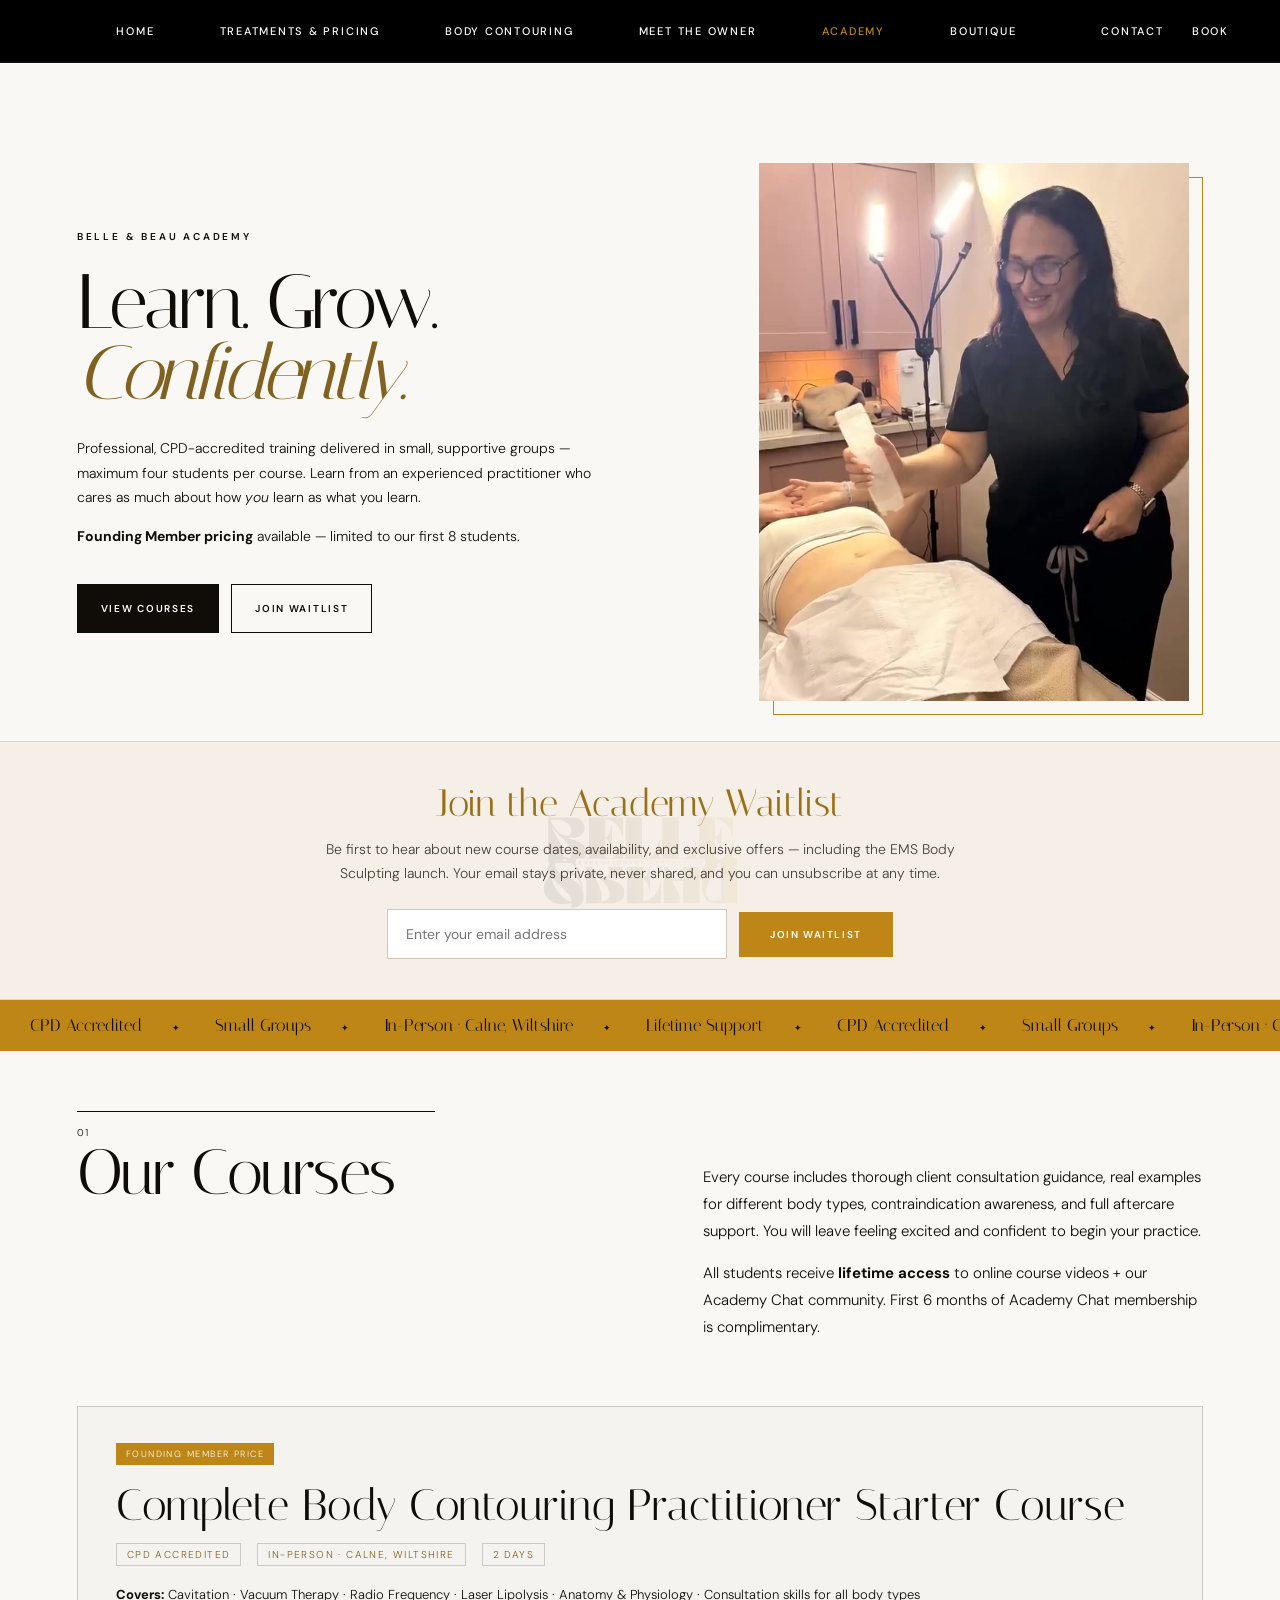
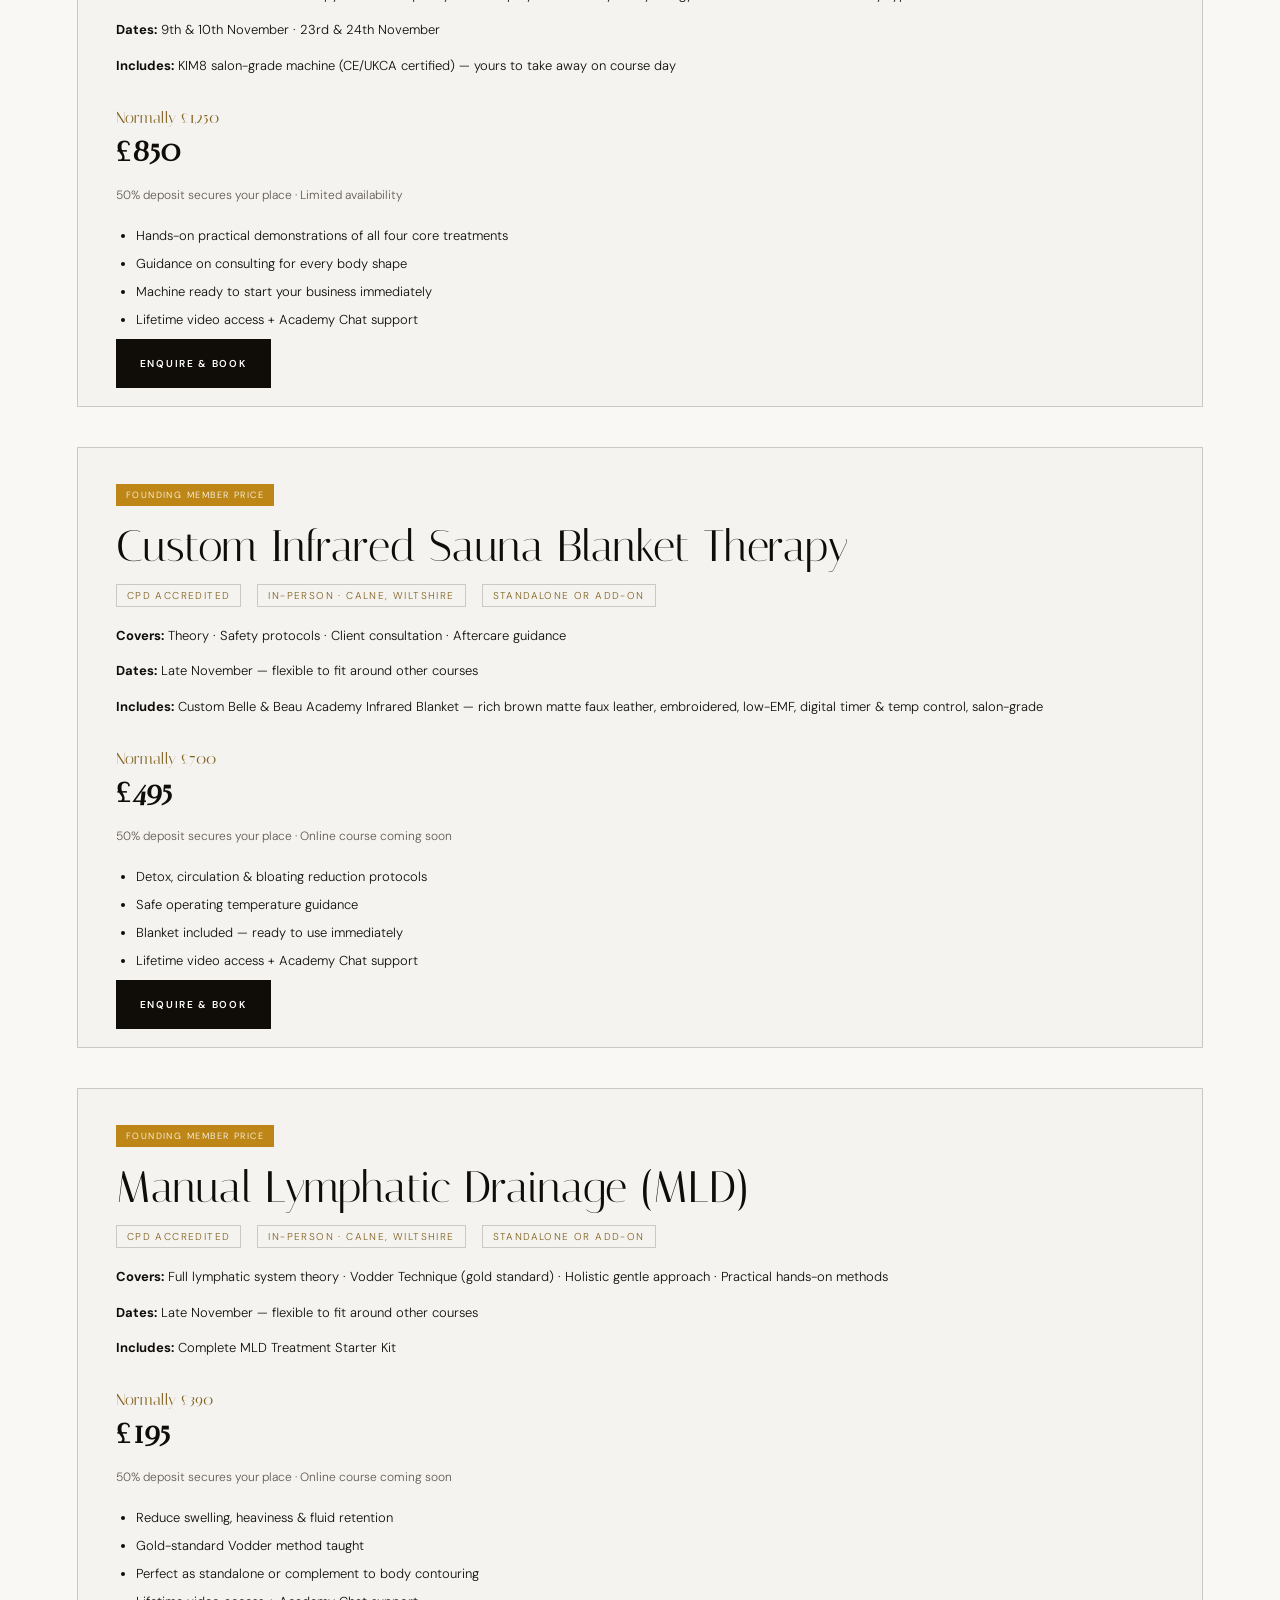
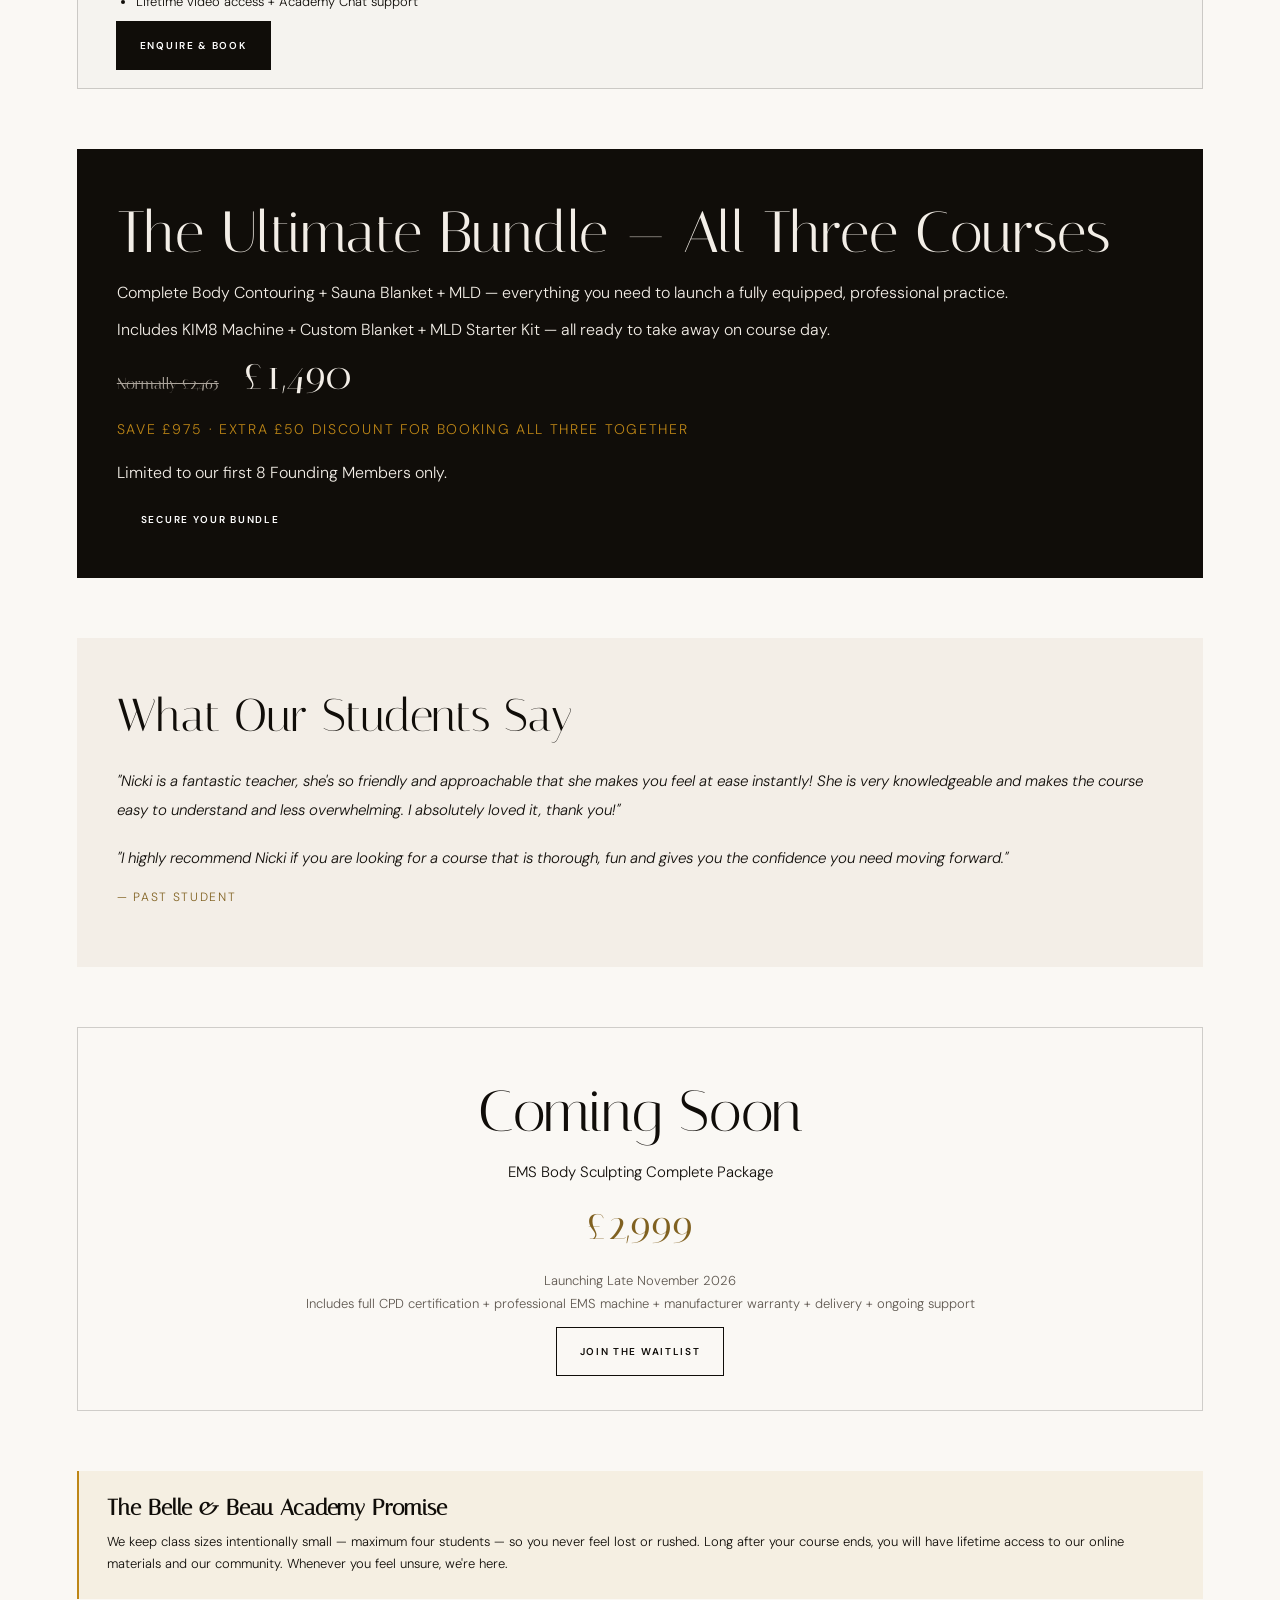
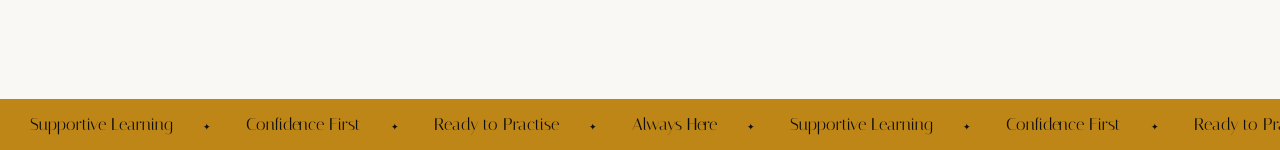
==== academy.html @ 347072c0 "Even gold frame around Academy video on mobile Co-Authored-By: Claude Opus 5.5 <noreply@anthropic.co" ====
<!doctype html>
<html lang="en">
<head>
  <meta charset="utf-8">
  <meta name="viewport" content="width=device-width,initial-scale=1">
  <meta name="description" content="Belle & Beau Academy — CPD-accredited training in body contouring, sauna blanket therapy and manual lymphatic drainage.">
  <title>Belle & Beau Academy | Training & Courses</title>
  <link rel="icon" href="assets/favicon.ico" sizes="any">
  <link rel="icon" type="image/png" sizes="32x32" href="assets/favicon-32x32.png">
  <link rel="icon" type="image/png" sizes="16x16" href="assets/favicon-16x16.png">
  <link rel="apple-touch-icon" sizes="180x180" href="assets/apple-touch-icon.png">
  <meta name="theme-color" content="#c38e18">
  <link rel="preconnect" href="https://fonts.googleapis.com">
  <link rel="preconnect" href="https://fonts.gstatic.com" crossorigin>
  <link href="https://fonts.googleapis.com/css2?family=DM+Sans:wght@300;400;500;600&family=Italiana&display=swap" rel="stylesheet">
  <style>
    :root{--ink:#100d09;--cream:#f3eee7;--paper:#faf8f4;--gold:#bd8616;--bronze:#806120;--line:rgba(16,13,9,.18);--serif:'Italiana',serif;--sans:'DM Sans',sans-serif}
    *{box-sizing:border-box}html{scroll-behavior:smooth}body{margin:0;background:var(--paper);color:var(--ink);font-family:var(--sans);font-weight:300}a{color:inherit}.skip{position:absolute;left:-999px}.skip:focus{left:16px;top:16px;z-index:100;background:#fff;padding:12px}
    .announcement{height:31px;background:var(--ink);color:#fff;display:flex;align-items:center;justify-content:center;font-size:10px;letter-spacing:.18em;text-transform:uppercase}
    .nav{padding:14px 4vw;display:flex;justify-content:space-between;align-items:center;gap:20px;background:#000;border-bottom:1px solid rgba(255,255,255,.08);position:relative;z-index:20}
    .nav-links{display:flex;align-items:center;justify-content:space-between;gap:12px;flex:1;max-width:900px;margin:0 auto}
    .nav-actions{display:flex;align-items:center;gap:28px}
    .nav a{text-decoration:none;font-size:11px;text-transform:uppercase;letter-spacing:.16em;font-weight:500;color:#fff;transition:color .25s ease;white-space:nowrap}
    .nav a:hover{color:var(--gold)}
    .book-link{border-bottom:none;padding:10px 0}
    .hero{min-height:60vh;position:relative;display:flex;align-items:center;overflow:hidden;padding:100px 6vw 40px}
    .hero{gap:5vw}.hero-copy{flex:1 1 0;min-width:0}
    .hero-media{flex:0 0 min(34vw,430px);position:relative;isolation:isolate;margin-right:14px}
    .hero-media video{width:100%;aspect-ratio:4/5;object-fit:cover;display:block;background:var(--ink)}
    .hero-media:after{content:"";position:absolute;inset:14px -14px -14px 14px;border:1px solid var(--gold);z-index:-1}
    @media(max-width:860px){.hero{flex-direction:column;align-items:stretch}.hero-media{width:calc(100% - 24px);max-width:420px;flex:none;margin:24px auto 12px}.hero-media:after{inset:-12px}}
    .eyebrow{font-size:10px;letter-spacing:.28em;text-transform:uppercase;font-weight:600;display:flex;align-items:center;gap:13px}
    .eyebrow:before{content:"";width:34px;height:1px;background:currentColor}.eyebrow.no-line:before{display:none}
    .hero h1{font-family:var(--serif);font-weight:400;font-size:clamp(48px,6vw,92px);line-height:.92;letter-spacing:-.04em;margin:24px 0 28px}
    .hero h1 em{display:block;font-weight:400;color:var(--bronze)}
    .hero p{max-width:520px;line-height:1.75;font-size:14px}
    .actions{display:flex;gap:12px;margin-top:36px}
    .btn{border:1px solid var(--ink);background:var(--ink);color:#fff;text-transform:uppercase;letter-spacing:.17em;font-size:10px;font-weight:600;padding:17px 23px;text-decoration:none;cursor:pointer;transition:.25s}
    .btn:hover{background:var(--gold);border-color:var(--gold)}
    .btn.ghost{background:transparent;color:var(--ink)}.btn.ghost:hover{background:var(--ink);color:#fff}
    .marquee{background:var(--gold);overflow:hidden;padding:15px 0;white-space:nowrap}
    .marquee-track{display:inline-block;animation:marquee 24s linear infinite;font-family:var(--serif);font-size:17px}
    .marquee span{margin:0 30px}.marquee i{font-style:normal}.marquee i:after{content:'✦';font-size:9px}
    @keyframes marquee{to{transform:translateX(-50%)}}
    section{padding:60px 6vw}
    .section-no{font-size:10px;letter-spacing:.16em;text-transform:uppercase;border-top:1px solid;padding-top:14px}
    .intro{display:grid;grid-template-columns:.7fr 1.3fr;gap:8vw;align-items:start;margin-bottom:50px}
    .intro h2{font-family:var(--serif);font-size:clamp(42px,5vw,72px);font-weight:400;line-height:1.05;letter-spacing:-.03em;margin:0}
    .intro-body{max-width:500px;margin:38px 0 0 auto}.intro-body p{font-size:15px;line-height:1.8}
    .course-card{border:1px solid var(--line);margin-bottom:40px;background:rgba(16,13,9,.02);transition:.3s;padding:34px 38px}
    .course-card:hover{border-color:var(--bronze);transform:translateY(-2px)}
    .founding-badge{display:inline-block;background:var(--gold);color:#fff;font-size:9px;letter-spacing:.16em;text-transform:uppercase;padding:5px 10px;margin-bottom:14px}
    .course-card h3{font-family:var(--serif);font-size:clamp(28px,3.5vw,44px);font-weight:400;margin:0 0 12px}
    .course-meta{display:flex;gap:16px;flex-wrap:wrap;margin-bottom:18px}
    .course-meta span{font-size:10px;letter-spacing:.14em;text-transform:uppercase;color:var(--bronze);padding:4px 10px;border:1px solid var(--line)}
    .course-price{font-family:var(--serif);font-size:32px;margin:16px 0}
    .course-price em{font-style:normal;color:var(--bronze);font-size:16px}
    .course-card p{font-size:13px;line-height:1.7;margin-bottom:10px}
    .course-highlights{margin:20px 0;padding-left:20px}
    .course-highlights li{font-size:13px;line-height:1.7;margin-bottom:6px}
    .bundle-block{background:var(--ink);color:var(--cream);padding:50px 40px;margin:60px 0}
    .bundle-block h2{font-family:var(--serif);font-size:clamp(36px,4.5vw,58px);font-weight:400;margin:0 0 14px}
    .bundle-price{font-family:var(--serif);font-size:42px;margin:10px 0 20px}
    .bundle-price span{font-size:16px;color:#aca59c;text-decoration:line-through;margin-right:12px}
    .bundle-save{color:var(--gold);font-size:14px;letter-spacing:.12em;text-transform:uppercase;margin-bottom:24px}
    .testimonial-block{background:var(--cream);padding:50px 40px;margin:60px 0}
    .testimonial-block h2{font-family:var(--serif);font-size:clamp(32px,4vw,46px);font-weight:400;margin:0 0 24px}
    .testimonial-text{font-size:15px;line-height:1.9;font-style:italic;margin-bottom:20px}
    .testimonial-name{font-size:12px;letter-spacing:.14em;text-transform:uppercase;color:var(--bronze)}
    .coming-soon-block{border:1px solid var(--line);padding:50px 40px;text-align:center;margin:60px 0}
    .coming-soon-block h2{font-family:var(--serif);font-size:clamp(36px,4.5vw,58px);font-weight:400;margin:0 0 14px}
    .coming-soon-price{font-family:var(--serif);font-size:42px;margin:10px 0 20px;color:var(--bronze)}
    .waitlist-note{font-size:13px;line-height:1.7;color:#5f5850;margin-bottom:24px}
    .academy-note{background:rgba(189,134,22,.08);border-left:2px solid var(--gold);padding:24px 28px;margin:40px 0}
    .academy-note h3{font-family:var(--serif);font-size:22px;margin:0 0 10px}
    .academy-note p{font-size:13px;line-height:1.7;margin:0}
    .reveal{opacity:0;transform:translateY(25px);transition:.7s ease}.reveal.on{opacity:1;transform:none}
    .email-list{background:#f5efe8;color:#4a3f35;padding:40px 24px;text-align:center;border-top:1px solid #e2d5c8;border-bottom:1px solid #e2d5c8;position:relative;overflow:hidden;margin:0}
    .email-watermark{position:absolute;inset:0;background-image:url('belle-beau-logo-new-transparent.png');background-repeat:no-repeat;background-position:center;background-size:contain;opacity:.07;pointer-events:none;z-index:0}
    .email-list h2,.email-list p,.email-list-form,.email-list-status{position:relative;z-index:1}
    .email-list h2{margin:0 0 14px;font-family:var(--serif);font-size:clamp(30px,3vw,46px);font-weight:400;line-height:1.1;color:#9a6f16}
    .email-list>p{max-width:650px;margin:0 auto 24px;font-size:14px;line-height:1.7}
    .email-list-form{display:flex;gap:12px;justify-content:center;align-items:center;width:100%;margin:0 auto;padding:0;flex-wrap:wrap}
    .email-list-input{flex:1 1 260px;max-width:340px;padding:15px 18px;border:1px solid #d4c5b5;background:#fff;font:14px var(--sans);outline:none}
    .email-list-btn{padding:15px 30px;border:1px solid var(--gold);background:var(--gold);color:#fff;font:600 10px var(--sans);letter-spacing:.16em;text-transform:uppercase;cursor:pointer;transition:.25s;white-space:nowrap}
    .email-list-btn:hover,.email-list-btn:focus-visible{background:var(--ink);border-color:var(--ink)}
    .email-list-status{display:none}.email-list-status.show{display:block;margin-top:20px}
    @media(max-width:640px){section{padding:50px 22px}.course-card{padding:28px 22px}.bundle-block,.testimonial-block,.coming-soon-block{padding:34px 22px}.email-list-form{flex-direction:column}.email-list-input,.email-list-btn{width:100%}}
  </style>
</head>
<body>
  <a class="skip" href="#main">Skip to content</a>
  <header class="nav">
    <nav class="nav-links" aria-label="Primary">
      <a href="index.html">Home</a>
      <a href="index.html#pricing">Treatments & Pricing</a>
      <a href="index.html#body-contouring">Body Contouring</a>
      <a href="index.html#owner">Meet the Owner</a>
      <a href="academy.html" style="color:var(--gold)">Academy</a>
      <a href="boutiquecomingsoon.html">Boutique</a>
    </nav>
    <div class="nav-actions">
      <a href="index.html#contact">Contact</a>
      <a href="https://www.fresha.com/en-GB/a/belle-beau-formerlybodybydesign-calne-8-phelps-parade-awjddr4y" target="_blank" rel="noopener noreferrer" class="book-link">Book</a>
    </div>
  </header>
  <main id="main">
    <section class="hero">
      <div class="hero-copy reveal">
        <div class="eyebrow no-line">Belle & Beau Academy</div>
        <h1>Learn. Grow.<em>Confidently.</em></h1>
        <p>Professional, CPD-accredited training delivered in small, supportive groups — maximum four students per course. Learn from an experienced practitioner who cares as much about how <em>you</em> learn as what you learn.</p>
        <p style="margin-top:12px;"><strong>Founding Member pricing</strong> available — limited to our first 8 students.</p>
        <div class="actions">
          <a class="btn" href="#courses">View Courses</a>
          <a class="btn ghost" href="#waitlist">Join Waitlist</a>
        </div>
      </div>
      <div class="hero-media reveal">
        <video autoplay muted loop playsinline preload="metadata" poster="images/academy/academy-loop-poster.jpg" aria-label="Nicki delivering body contouring treatments in the Belle &amp; Beau treatment room">
          <source src="images/academy/academy-loop.mp4" type="video/mp4">
        </video>
      </div>
    </section>

    <!-- EMAIL SUBSCRIBE — NOW AT THE TOP -->
    <section class="email-list" id="waitlist">
      <div class="email-watermark"></div>
      <h2 id="waitlist-title">Join the Academy Waitlist</h2>
      <p>Be first to hear about new course dates, availability, and exclusive offers — including the EMS Body Sculpting launch. Your email stays private, never shared, and you can unsubscribe at any time.</p>
      <form class="email-list-form" id="academyWaitlistForm" method="POST" name="academy-waitlist">
        <input type="hidden" name="form-name" value="academy-waitlist">
        <p style="position:absolute;left:-9999px;"><label>Leave empty <input name="website" tabindex="-1"></label></p>
        <label class="skip" for="academyEmail">Your email</label>
        <input type="email" class="email-list-input" id="academyEmail" name="email" placeholder="Enter your email address" required>
        <button type="submit" class="email-list-btn">Join Waitlist</button>
      </form>
      <div class="email-list-status" id="waitlistStatus" role="status">
        <h3>You're on the list ✨</h3>
        <p>Thank you — we'll be in touch first when new dates are released.</p>
      </div>
    </section>

    <div class="marquee">
      <div class="marquee-track">
        <span>CPD Accredited</span><i></i>
        <span>Small Groups</span><i></i>
        <span>In-Person · Calne, Wiltshire</span><i></i>
        <span>Lifetime Support</span><i></i>
        <span>CPD Accredited</span><i></i>
        <span>Small Groups</span><i></i>
        <span>In-Person · Calne, Wiltshire</span><i></i>
        <span>Lifetime Support</span><i></i>
      </div>
    </div>

    <section id="courses">
      <div class="intro">
        <div>
          <div class="section-no">01</div>
          <h2>Our Courses</h2>
        </div>
        <div class="intro-body">
          <p>Every course includes thorough client consultation guidance, real examples for different body types, contraindication awareness, and full aftercare support. You will leave feeling excited and confident to begin your practice.</p>
          <p style="margin-top:12px;">All students receive <strong>lifetime access</strong> to online course videos + our Academy Chat community. First 6 months of Academy Chat membership is complimentary.</p>
        </div>
      </div>
      <article class="course-card reveal">
        <span class="founding-badge">Founding Member Price</span>
        <h3>Complete Body Contouring Practitioner Starter Course</h3>
        <div class="course-meta">
          <span>CPD Accredited</span>
          <span>In-Person · Calne, Wiltshire</span>
          <span>2 Days</span>
        </div>
        <p><strong>Covers:</strong> Cavitation · Vacuum Therapy · Radio Frequency · Laser Lipolysis · Anatomy & Physiology · Consultation skills for all body types</p>
        <p><strong>Dates:</strong> 9th & 10th November · 23rd & 24th November</p>
        <p><strong>Includes:</strong> KIM8 salon-grade machine (CE/UKCA certified) — yours to take away on course day</p>
        <div class="course-price"><em>Normally £1,250</em><br><strong>£850</strong></div>
        <p style="font-size:12px; color:#5f5850;">50% deposit secures your place · Limited availability</p>
        <ul class="course-highlights">
          <li>Hands-on practical demonstrations of all four core treatments</li>
          <li>Guidance on consulting for every body shape</li>
          <li>Machine ready to start your business immediately</li>
          <li>Lifetime video access + Academy Chat support</li>
        </ul>
        <a class="btn" href="https://www.fresha.com/en-GB/a/belle-beau-formerlybodybydesign-calne-8-phelps-parade-awjddr4y" target="_blank" rel="noopener noreferrer">Enquire & Book</a>
      </article>
      <article class="course-card reveal">
        <span class="founding-badge">Founding Member Price</span>
        <h3>Custom Infrared Sauna Blanket Therapy</h3>
        <div class="course-meta">
          <span>CPD Accredited</span>
          <span>In-Person · Calne, Wiltshire</span>
          <span>Standalone or add-on</span>
        </div>
        <p><strong>Covers:</strong> Theory · Safety protocols · Client consultation · Aftercare guidance</p>
        <p><strong>Dates:</strong> Late November — flexible to fit around other courses</p>
        <p><strong>Includes:</strong> Custom Belle & Beau Academy Infrared Blanket — rich brown matte faux leather, embroidered, low-EMF, digital timer & temp control, salon-grade</p>
        <div class="course-price"><em>Normally £700</em><br><strong>£495</strong></div>
        <p style="font-size:12px; color:#5f5850;">50% deposit secures your place · Online course coming soon</p>
        <ul class="course-highlights">
          <li>Detox, circulation & bloating reduction protocols</li>
          <li>Safe operating temperature guidance</li>
          <li>Blanket included — ready to use immediately</li>
          <li>Lifetime video access + Academy Chat support</li>
        </ul>
        <a class="btn" href="https://www.fresha.com/en-GB/a/belle-beau-formerlybodybydesign-calne-8-phelps-parade-awjddr4y" target="_blank" rel="noopener noreferrer">Enquire & Book</a>
      </article>
      <article class="course-card reveal">
        <span class="founding-badge">Founding Member Price</span>
        <h3>Manual Lymphatic Drainage (MLD)</h3>
        <div class="course-meta">
          <span>CPD Accredited</span>
          <span>In-Person · Calne, Wiltshire</span>
          <span>Standalone or add-on</span>
        </div>
        <p><strong>Covers:</strong> Full lymphatic system theory · Vodder Technique (gold standard) · Holistic gentle approach · Practical hands-on methods</p>
        <p><strong>Dates:</strong> Late November — flexible to fit around other courses</p>
        <p><strong>Includes:</strong> Complete MLD Treatment Starter Kit</p>
        <div class="course-price"><em>Normally £390</em><br><strong>£195</strong></div>
        <p style="font-size:12px; color:#5f5850;">50% deposit secures your place · Online course coming soon</p>
        <ul class="course-highlights">
          <li>Reduce swelling, heaviness & fluid retention</li>
          <li>Gold-standard Vodder method taught</li>
          <li>Perfect as standalone or complement to body contouring</li>
          <li>Lifetime video access + Academy Chat support</li>
        </ul>
        <a class="btn" href="https://www.fresha.com/en-GB/a/belle-beau-formerlybodybydesign-calne-8-phelps-parade-awjddr4y" target="_blank" rel="noopener noreferrer">Enquire & Book</a>
      </article>
      <div class="bundle-block reveal">
        <h2>The Ultimate Bundle — All Three Courses</h2>
        <p>Complete Body Contouring + Sauna Blanket + MLD — everything you need to launch a fully equipped, professional practice.</p>
        <p style="margin:10px 0;">Includes KIM8 Machine + Custom Blanket + MLD Starter Kit — all ready to take away on course day.</p>
        <div class="bundle-price"><span>Normally £2,465</span> £1,490</div>
        <div class="bundle-save">Save £975 · Extra £50 discount for booking all three together</div>
        <p style="margin-bottom:24px;">Limited to our first 8 Founding Members only.</p>
        <a class="btn" href="https://www.fresha.com/en-GB/a/belle-beau-formerlybodybydesign-calne-8-phelps-parade-awjddr4y" target="_blank" rel="noopener noreferrer">Secure Your Bundle</a>
      </div>
      <div class="testimonial-block reveal">
        <h2>What Our Students Say</h2>
        <div class="testimonial-text">"Nicki is a fantastic teacher, she's so friendly and approachable that she makes you feel at ease instantly! She is very knowledgeable and makes the course easy to understand and less overwhelming. I absolutely loved it, thank you!"</div>
        <div class="testimonial-text" style="margin-bottom:0;">"I highly recommend Nicki if you are looking for a course that is thorough, fun and gives you the confidence you need moving forward."</div>
        <p class="testimonial-name" style="margin-top:16px;">— Past Student</p>
      </div>
      <div class="coming-soon-block reveal">
        <h2>Coming Soon</h2>
        <p style="font-size:15px; line-height:1.7;">EMS Body Sculpting Complete Package</p>
        <div class="coming-soon-price">£2,999</div>
        <p class="waitlist-note">Launching Late November 2026<br>Includes full CPD certification + professional EMS machine + manufacturer warranty + delivery + ongoing support</p>
        <a class="btn ghost" href="#waitlist">Join the Waitlist</a>
      </div>
      <div class="academy-note reveal">
        <h3>The Belle & Beau Academy Promise</h3>
        <p>We keep class sizes intentionally small — maximum four students — so you never feel lost or rushed. Long after your course ends, you will have lifetime access to our online materials and our community. Whenever you feel unsure, we're here.</p>
      </div>
    </section>

    <div class="marquee">
      <div class="marquee-track">
        <span>Supportive Learning</span><i></i>
        <span>Confidence First</span><i></i>
        <span>Ready to Practise</span><i></i>
        <span>Always Here</span><i></i>
        <span>Supportive Learning</span><i></i>
        <span>Confidence First</span><i></i>
        <span>Ready to Practise</span><i></i>
        <span>Always Here</span><i></i>
      </div>
    </div>

  </main>
  <script>
    const observer = new IntersectionObserver(entries => {
      entries.forEach(entry => {
        if (entry.isIntersecting) { entry.target.classList.add('on'); observer.unobserve(entry.target); }
      });
    }, { threshold: .12 });
    document.querySelectorAll('.reveal').forEach(el => observer.observe(el));
    const form = document.getElementById('academyWaitlistForm');
    const status = document.getElementById('waitlistStatus');
    if(form){
      form.addEventListener('submit', e => {
        e.preventDefault();
        const data = Object.fromEntries(new FormData(form));
        data._subject = 'Academy Waitlist Signup';
        fetch('https://formsubmit.co/ajax/hello@belleandbeauaesthetic.com', {
          method: 'POST',
          headers: { 'Content-Type': 'application/json', 'Accept': 'application/json' },
          body: JSON.stringify(data)
        }).finally(() => {
          form.style.display = 'none';
          status.classList.add('show');
        });
      });
    }
  </script>
</body>
</html>
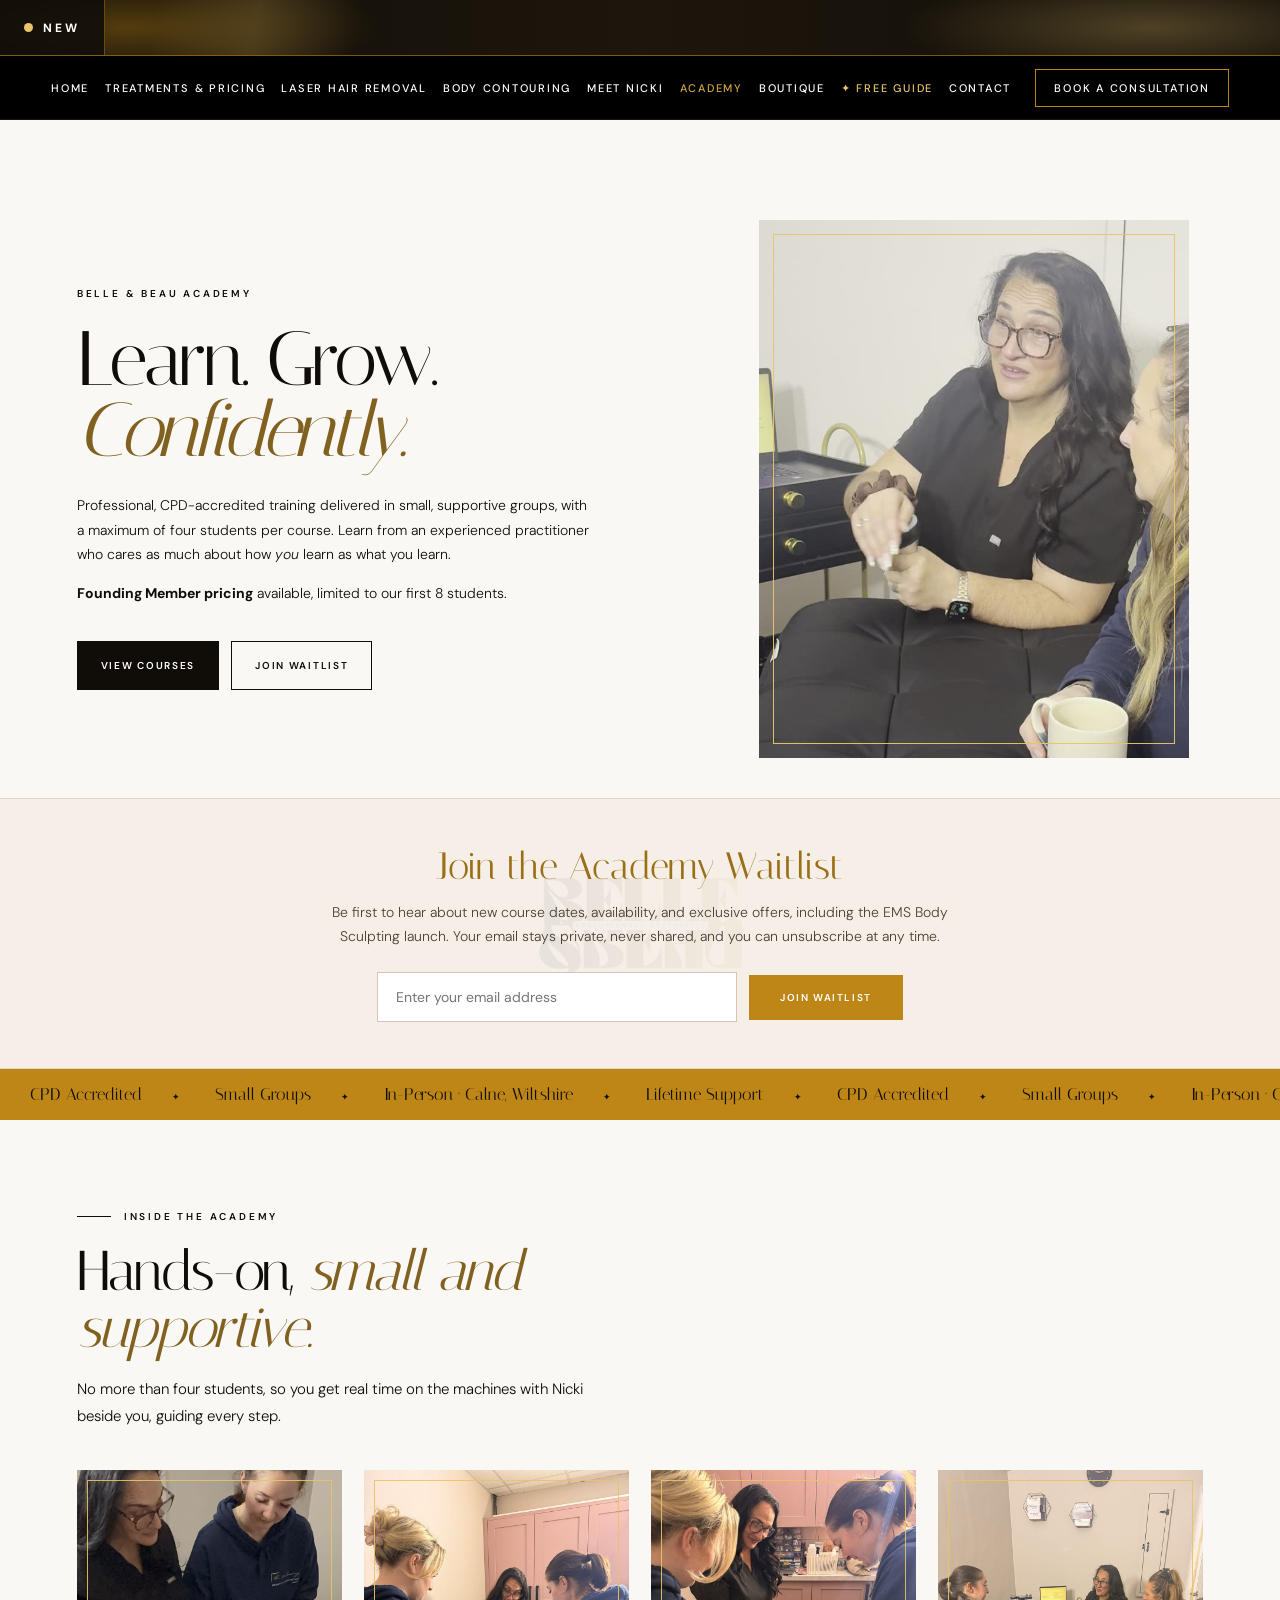
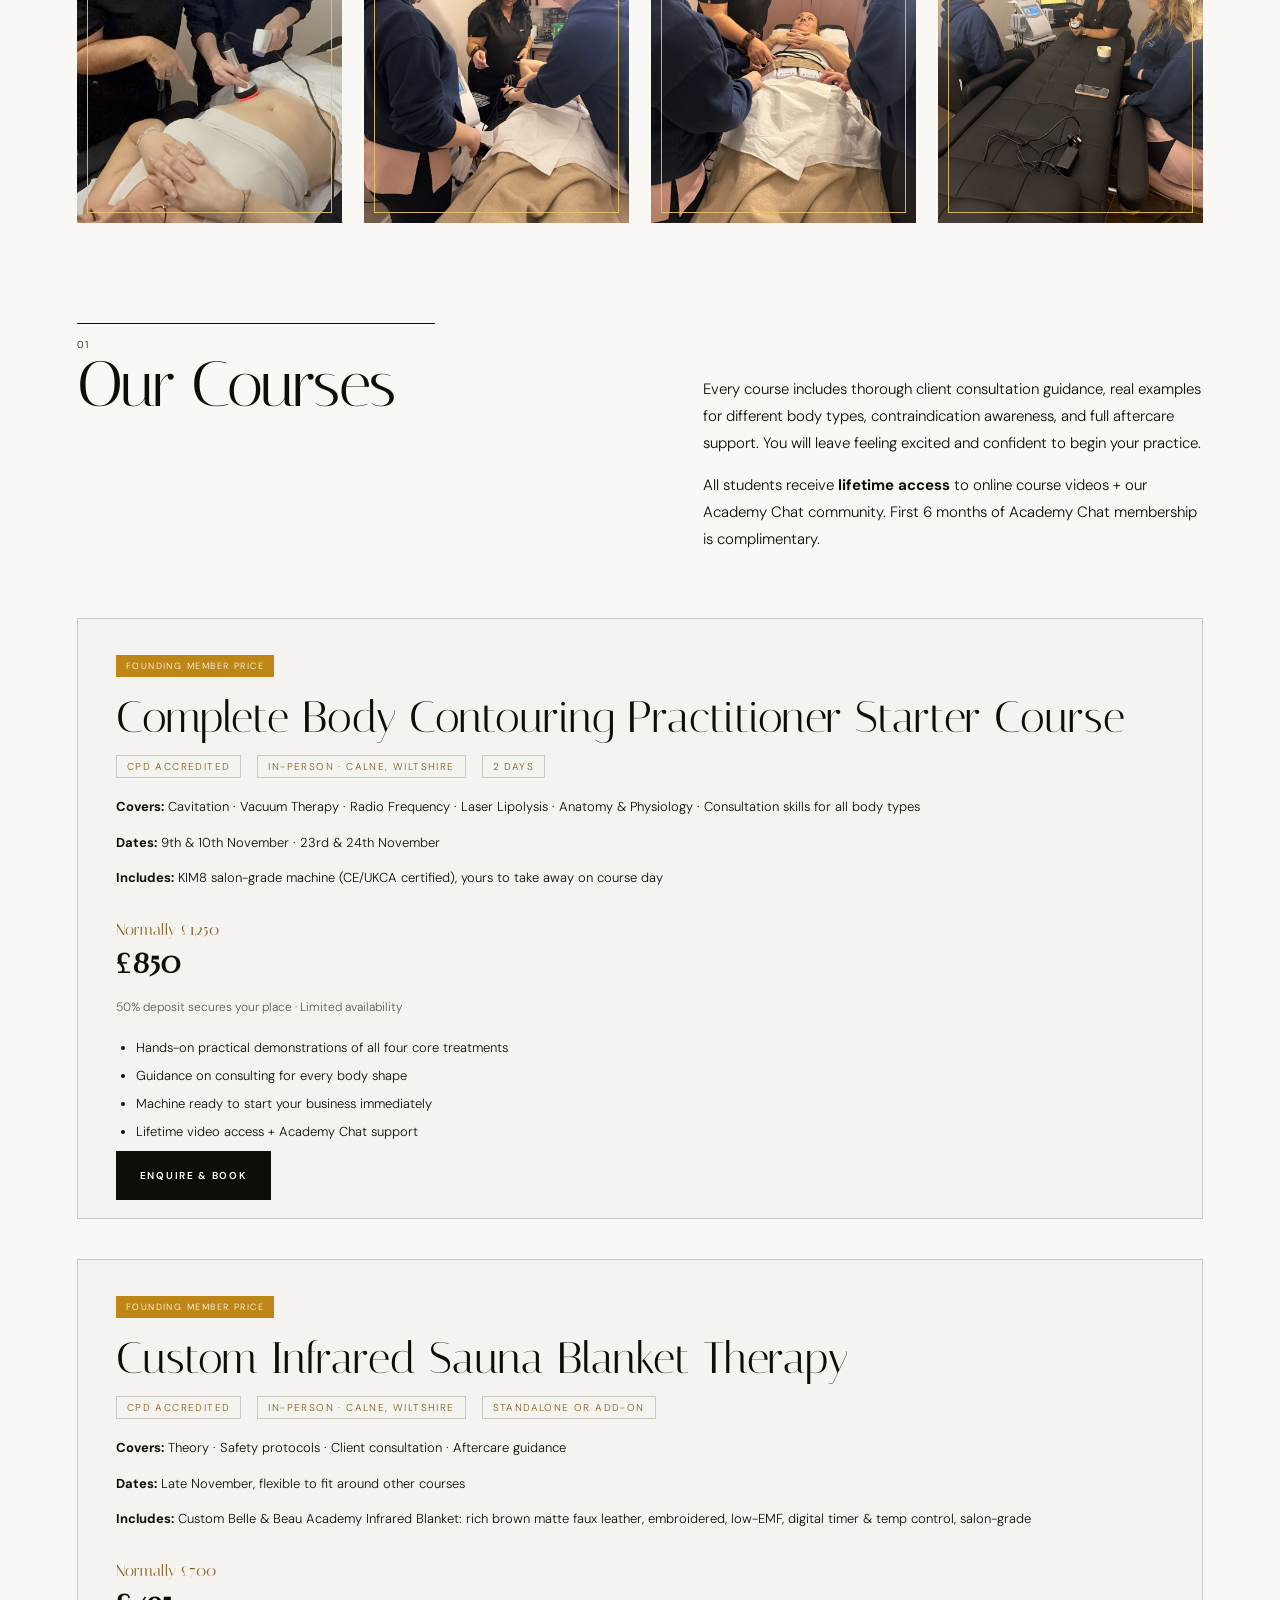
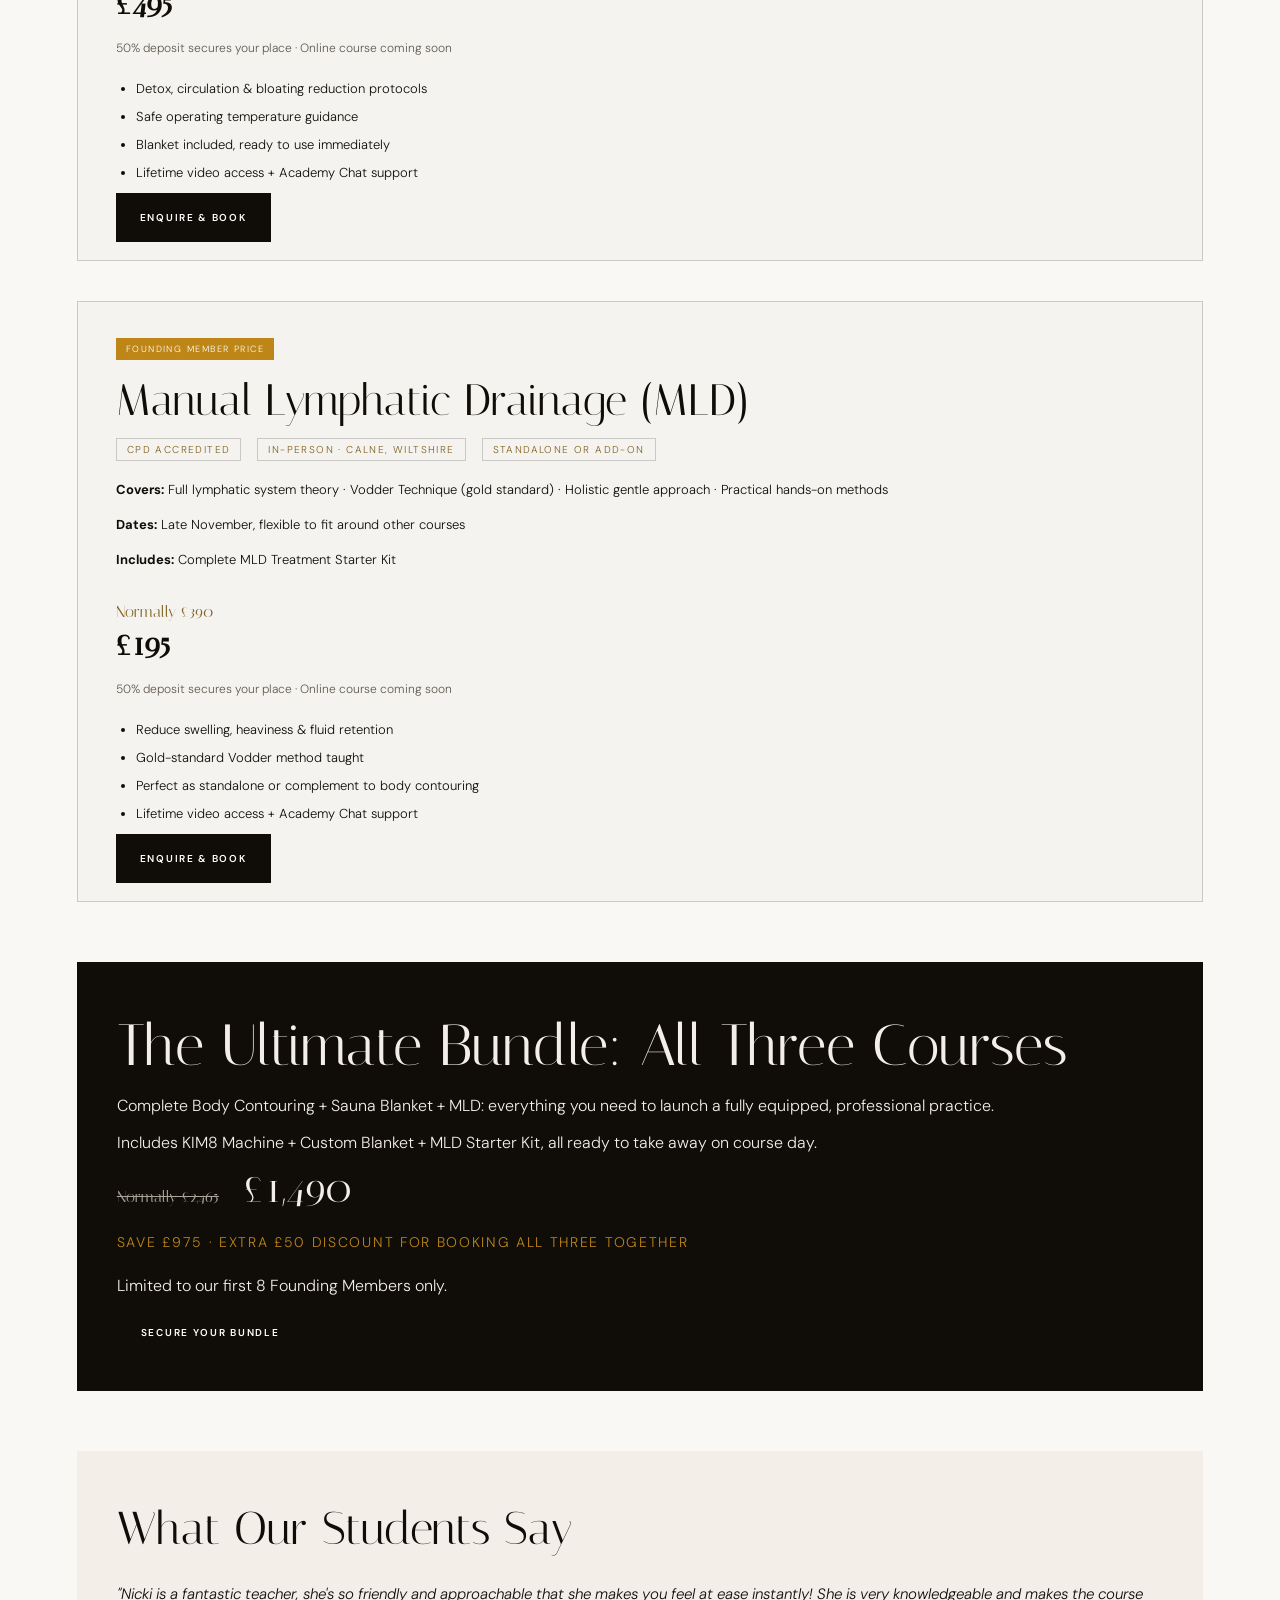
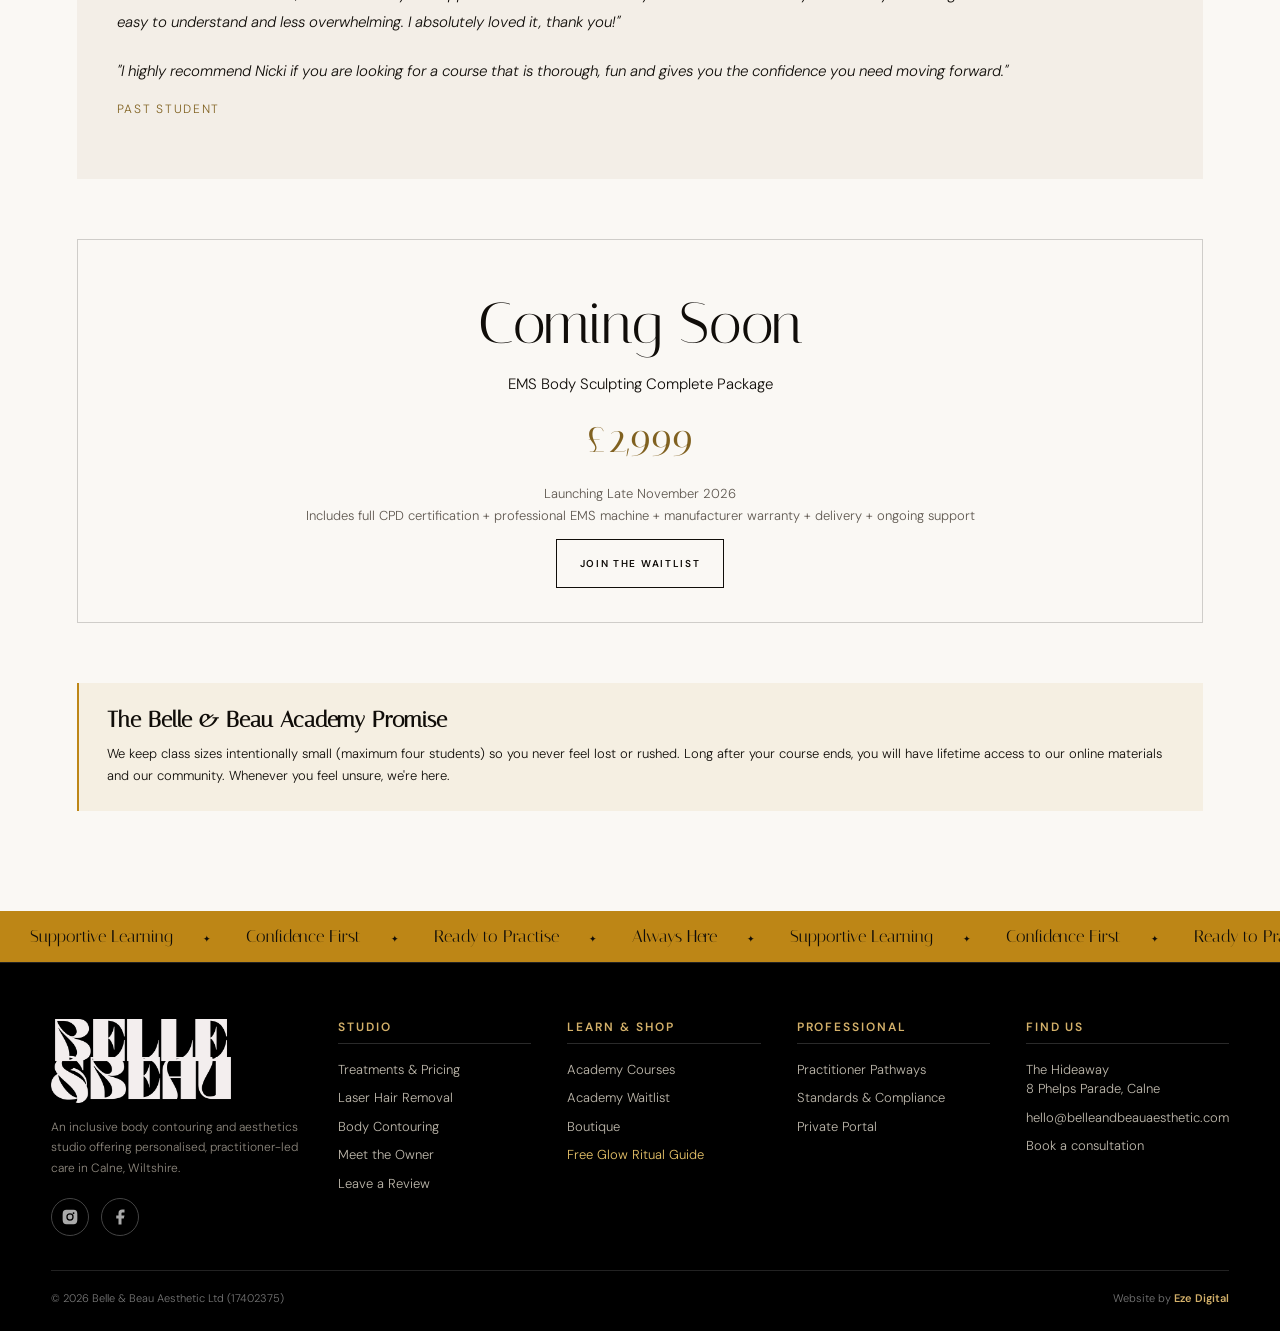
==== commit 46204637: "Site-wide tidy: shared menu, ticker and footer on every page; laser hair removal; Academy photos; fa" ====
--- a/academy.html
+++ b/academy.html
@@ -3,8 +3,15 @@
 <head>
   <meta charset="utf-8">
   <meta name="viewport" content="width=device-width,initial-scale=1">
-  <meta name="description" content="Belle & Beau Academy — CPD-accredited training in body contouring, sauna blanket therapy and manual lymphatic drainage.">
-  <title>Belle & Beau Academy | Training & Courses</title>
+  <meta name="description" content="Belle & Beau Academy: CPD-accredited training in body contouring, sauna blanket therapy and manual lymphatic drainage.">
+  <link rel="canonical" href="https://belleandbeauaesthetic.com/academy.html">
+  <meta property="og:type" content="website">
+  <meta property="og:site_name" content="Belle &amp; Beau Aesthetic">
+  <meta property="og:title" content="Body Contouring Training Courses in Wiltshire | Belle &amp; Beau Academy">
+  <meta property="og:description" content="Belle & Beau Academy: CPD-accredited training in body contouring, sauna blanket therapy and manual lymphatic drainage.">
+  <meta property="og:url" content="https://belleandbeauaesthetic.com/academy.html">
+  <meta property="og:image" content="https://belleandbeauaesthetic.com/images/academy/academy-couch-group.jpg">
+  <title>Body Contouring Training Courses in Wiltshire | Belle &amp; Beau Academy</title>
   <link rel="icon" href="assets/favicon.ico" sizes="any">
   <link rel="icon" type="image/png" sizes="32x32" href="assets/favicon-32x32.png">
   <link rel="icon" type="image/png" sizes="16x16" href="assets/favicon-16x16.png">
@@ -27,8 +34,8 @@
     .hero{gap:5vw}.hero-copy{flex:1 1 0;min-width:0}
     .hero-media{flex:0 0 min(34vw,430px);position:relative;isolation:isolate;margin-right:14px}
     .hero-media video{width:100%;aspect-ratio:4/5;object-fit:cover;display:block;background:var(--ink)}
-    .hero-media:after{content:"";position:absolute;inset:14px -14px -14px 14px;border:1px solid var(--gold);z-index:-1}
-    @media(max-width:860px){.hero{flex-direction:column;align-items:stretch}.hero-media{width:calc(100% - 24px);max-width:420px;flex:none;margin:24px auto 12px}.hero-media:after{inset:-12px}}
+    .hero-media:after{content:"";position:absolute;inset:14px;border:1px solid rgba(233,196,106,.95);z-index:2;pointer-events:none}
+    @media(max-width:860px){.hero{flex-direction:column;align-items:stretch}.hero-media{width:calc(100% - 24px);max-width:420px;flex:none;margin:24px auto 12px}.hero-media:after{inset:12px}}
     .eyebrow{font-size:10px;letter-spacing:.28em;text-transform:uppercase;font-weight:600;display:flex;align-items:center;gap:13px}
     .eyebrow:before{content:"";width:34px;height:1px;background:currentColor}.eyebrow.no-line:before{display:none}
     .hero h1{font-family:var(--serif);font-weight:400;font-size:clamp(48px,6vw,92px);line-height:.92;letter-spacing:-.04em;margin:24px 0 28px}
@@ -86,48 +93,50 @@
     .email-list-btn:hover,.email-list-btn:focus-visible{background:var(--ink);border-color:var(--ink)}
     .email-list-status{display:none}.email-list-status.show{display:block;margin-top:20px}
     @media(max-width:640px){section{padding:50px 22px}.course-card{padding:28px 22px}.bundle-block,.testimonial-block,.coming-soon-block{padding:34px 22px}.email-list-form{flex-direction:column}.email-list-input,.email-list-btn{width:100%}}
-  </style>
+  .inside{padding:90px 6vw 40px}
+.inside-head{max-width:640px;margin-bottom:40px}
+.inside-head h2{font-family:var(--serif);font-weight:400;font-size:clamp(40px,4.4vw,66px);line-height:1;letter-spacing:-.03em;margin:20px 0}
+.inside-head h2 em{color:var(--bronze)}
+.inside-head p{font-size:15px;line-height:1.8;max-width:520px}
+.inside-grid{display:grid;grid-template-columns:repeat(4,1fr);gap:22px}
+.inside-grid figure{margin:0;position:relative}
+.inside-grid img{width:100%;height:auto;aspect-ratio:3/4;object-fit:cover;display:block}
+.inside-grid figure:after{content:"";position:absolute;inset:10px;border:1px solid rgba(233,196,106,.9);pointer-events:none}
+@media(max-width:900px){.inside-grid{grid-template-columns:1fr 1fr}}
+@media(max-width:640px){.inside{padding:60px 22px 20px}.inside-grid{gap:12px}}
+</style>
+  <link rel="stylesheet" href="site.css?v=1">
 </head>
 <body>
   <a class="skip" href="#main">Skip to content</a>
-  <header class="nav">
-    <nav class="nav-links" aria-label="Primary">
-      <a href="index.html">Home</a>
-      <a href="index.html#pricing">Treatments & Pricing</a>
-      <a href="index.html#body-contouring">Body Contouring</a>
-      <a href="index.html#owner">Meet the Owner</a>
-      <a href="academy.html" style="color:var(--gold)">Academy</a>
-      <a href="boutiquecomingsoon.html">Boutique</a>
-    </nav>
-    <div class="nav-actions">
-      <a href="index.html#contact">Contact</a>
-      <a href="https://www.fresha.com/en-GB/a/belle-beau-formerlybodybydesign-calne-8-phelps-parade-awjddr4y" target="_blank" rel="noopener noreferrer" class="book-link">Book</a>
-    </div>
-  </header>
+<div class="bbt" role="region" aria-label="Latest from Belle &amp; Beau"><div class="bbt-label"><span class="bbt-dot" aria-hidden="true"></span><span class="txt">New</span></div><div class="bbt-stage"><a href="index.html#laser"><b>Now introducing</b><span class="msg">Laser hair removal at The Hideaway, Calne</span><span class="sm">Laser hair removal</span><span class="go">See prices →</span></a><a href="glow.html"><b>Free download</b><span class="msg">The Glow Ritual: small daily habits to feel more like you</span><span class="sm">The Glow Ritual</span><span class="go">Get yours →</span></a><a href="https://www.fresha.com/en-GB/a/the-hideaway-beauty-calne-uk-8-phelps-parade-bqr1c6o4/booking?offerItems=sv%3A30336251" target="_blank" rel="noopener"><b>Free consultation</b><span class="msg">Normally £25, complimentary for a limited time</span><span class="sm">Normally £25</span><span class="go">Book now →</span></a><a href="index.html#body-contouring"><b>Now at The Hideaway</b><span class="msg">Body contouring in Calne</span><span class="sm">Body contouring</span><span class="go">Find out more →</span></a></div></div>
+<header class="site-nav"><button class="site-menu" type="button" aria-expanded="false" aria-controls="siteLinks"><i></i>Menu</button><nav class="site-links" id="siteLinks" aria-label="Main menu"><a href="index.html">Home</a><a href="index.html#pricing">Treatments & Pricing</a><a href="index.html#laser">Laser Hair Removal</a><a href="index.html#body-contouring">Body Contouring</a><a href="index.html#owner">Meet Nicki</a><a href="academy.html" aria-current="page">Academy</a><a href="boutique.html">Boutique</a><a href="glow.html" class="free">✦ Free Guide</a><a href="#contact">Contact</a></nav><a class="site-book" href="https://www.fresha.com/en-GB/a/the-hideaway-beauty-calne-uk-8-phelps-parade-bqr1c6o4/booking?offerItems=sv%3A30336251" target="_blank" rel="noopener">Book a consultation</a></header>
+
+  
   <main id="main">
     <section class="hero">
       <div class="hero-copy reveal">
         <div class="eyebrow no-line">Belle & Beau Academy</div>
         <h1>Learn. Grow.<em>Confidently.</em></h1>
-        <p>Professional, CPD-accredited training delivered in small, supportive groups — maximum four students per course. Learn from an experienced practitioner who cares as much about how <em>you</em> learn as what you learn.</p>
-        <p style="margin-top:12px;"><strong>Founding Member pricing</strong> available — limited to our first 8 students.</p>
+        <p>Professional, CPD-accredited training delivered in small, supportive groups, with a maximum of four students per course. Learn from an experienced practitioner who cares as much about how <em>you</em> learn as what you learn.</p>
+        <p style="margin-top:12px;"><strong>Founding Member pricing</strong> available, limited to our first 8 students.</p>
         <div class="actions">
           <a class="btn" href="#courses">View Courses</a>
           <a class="btn ghost" href="#waitlist">Join Waitlist</a>
         </div>
       </div>
       <div class="hero-media reveal">
-        <video autoplay muted loop playsinline preload="metadata" poster="images/academy/academy-loop-poster.jpg" aria-label="Nicki delivering body contouring treatments in the Belle &amp; Beau treatment room">
-          <source src="images/academy/academy-loop.mp4" type="video/mp4">
+        <video autoplay muted loop playsinline preload="metadata" poster="images/academy/academy-teaching-poster.jpg" aria-label="Nicki teaching a small group of Belle &amp; Beau Academy students">
+          <source src="images/academy/academy-teaching.mp4" type="video/mp4">
         </video>
       </div>
     </section>
 
-    <!-- EMAIL SUBSCRIBE — NOW AT THE TOP -->
+    <!-- EMAIL SUBSCRIBE - NOW AT THE TOP -->
     <section class="email-list" id="waitlist">
       <div class="email-watermark"></div>
       <h2 id="waitlist-title">Join the Academy Waitlist</h2>
-      <p>Be first to hear about new course dates, availability, and exclusive offers — including the EMS Body Sculpting launch. Your email stays private, never shared, and you can unsubscribe at any time.</p>
+      <p>Be first to hear about new course dates, availability, and exclusive offers, including the EMS Body Sculpting launch. Your email stays private, never shared, and you can unsubscribe at any time.</p>
       <form class="email-list-form" id="academyWaitlistForm" method="POST" name="academy-waitlist">
         <input type="hidden" name="form-name" value="academy-waitlist">
         <p style="position:absolute;left:-9999px;"><label>Leave empty <input name="website" tabindex="-1"></label></p>
@@ -137,7 +146,7 @@
       </form>
       <div class="email-list-status" id="waitlistStatus" role="status">
         <h3>You're on the list ✨</h3>
-        <p>Thank you — we'll be in touch first when new dates are released.</p>
+        <p>Thank you, we'll be in touch first when new dates are released.</p>
       </div>
     </section>
 
@@ -154,6 +163,20 @@
       </div>
     </div>
 
+    <section class="inside" aria-labelledby="inside-title">
+      <div class="inside-head reveal">
+        <div class="eyebrow">Inside the Academy</div>
+        <h2 id="inside-title">Hands-on, <em>small and supportive.</em></h2>
+        <p>No more than four students, so you get real time on the machines with Nicki beside you, guiding every step.</p>
+      </div>
+      <div class="inside-grid">
+        <figure class="reveal"><img src="images/academy/academy-handpiece.jpg" alt="Nicki guiding a student using a radio frequency handpiece on a model" width="812" height="1200" loading="lazy"></figure>
+        <figure class="reveal"><img src="images/academy/academy-couch-group.jpg" alt="Nicki demonstrating to two students around the treatment couch" width="900" height="1200" loading="lazy"></figure>
+        <figure class="reveal"><img src="images/academy/academy-belt-demo.jpg" alt="Students fitting laser lipo pads with Nicki's guidance" width="900" height="1200" loading="lazy"></figure>
+        <figure class="reveal"><img src="images/academy/academy-classroom.jpg" alt="Nicki teaching theory to a small group of students" width="900" height="1200" loading="lazy"></figure>
+      </div>
+    </section>
+
     <section id="courses">
       <div class="intro">
         <div>
@@ -175,7 +198,7 @@
         </div>
         <p><strong>Covers:</strong> Cavitation · Vacuum Therapy · Radio Frequency · Laser Lipolysis · Anatomy & Physiology · Consultation skills for all body types</p>
         <p><strong>Dates:</strong> 9th & 10th November · 23rd & 24th November</p>
-        <p><strong>Includes:</strong> KIM8 salon-grade machine (CE/UKCA certified) — yours to take away on course day</p>
+        <p><strong>Includes:</strong> KIM8 salon-grade machine (CE/UKCA certified), yours to take away on course day</p>
         <div class="course-price"><em>Normally £1,250</em><br><strong>£850</strong></div>
         <p style="font-size:12px; color:#5f5850;">50% deposit secures your place · Limited availability</p>
         <ul class="course-highlights">
@@ -184,7 +207,7 @@
           <li>Machine ready to start your business immediately</li>
           <li>Lifetime video access + Academy Chat support</li>
         </ul>
-        <a class="btn" href="https://www.fresha.com/en-GB/a/belle-beau-formerlybodybydesign-calne-8-phelps-parade-awjddr4y" target="_blank" rel="noopener noreferrer">Enquire & Book</a>
+        <a class="btn" href="https://www.fresha.com/en-GB/a/the-hideaway-beauty-calne-uk-8-phelps-parade-bqr1c6o4/booking?offerItems=sv%3A30336251" target="_blank" rel="noopener noreferrer">Enquire & Book</a>
       </article>
       <article class="course-card reveal">
         <span class="founding-badge">Founding Member Price</span>
@@ -195,17 +218,17 @@
           <span>Standalone or add-on</span>
         </div>
         <p><strong>Covers:</strong> Theory · Safety protocols · Client consultation · Aftercare guidance</p>
-        <p><strong>Dates:</strong> Late November — flexible to fit around other courses</p>
-        <p><strong>Includes:</strong> Custom Belle & Beau Academy Infrared Blanket — rich brown matte faux leather, embroidered, low-EMF, digital timer & temp control, salon-grade</p>
+        <p><strong>Dates:</strong> Late November, flexible to fit around other courses</p>
+        <p><strong>Includes:</strong> Custom Belle & Beau Academy Infrared Blanket: rich brown matte faux leather, embroidered, low-EMF, digital timer & temp control, salon-grade</p>
         <div class="course-price"><em>Normally £700</em><br><strong>£495</strong></div>
         <p style="font-size:12px; color:#5f5850;">50% deposit secures your place · Online course coming soon</p>
         <ul class="course-highlights">
           <li>Detox, circulation & bloating reduction protocols</li>
           <li>Safe operating temperature guidance</li>
-          <li>Blanket included — ready to use immediately</li>
+          <li>Blanket included, ready to use immediately</li>
           <li>Lifetime video access + Academy Chat support</li>
         </ul>
-        <a class="btn" href="https://www.fresha.com/en-GB/a/belle-beau-formerlybodybydesign-calne-8-phelps-parade-awjddr4y" target="_blank" rel="noopener noreferrer">Enquire & Book</a>
+        <a class="btn" href="https://www.fresha.com/en-GB/a/the-hideaway-beauty-calne-uk-8-phelps-parade-bqr1c6o4/booking?offerItems=sv%3A30336251" target="_blank" rel="noopener noreferrer">Enquire & Book</a>
       </article>
       <article class="course-card reveal">
         <span class="founding-badge">Founding Member Price</span>
@@ -216,7 +239,7 @@
           <span>Standalone or add-on</span>
         </div>
         <p><strong>Covers:</strong> Full lymphatic system theory · Vodder Technique (gold standard) · Holistic gentle approach · Practical hands-on methods</p>
-        <p><strong>Dates:</strong> Late November — flexible to fit around other courses</p>
+        <p><strong>Dates:</strong> Late November, flexible to fit around other courses</p>
         <p><strong>Includes:</strong> Complete MLD Treatment Starter Kit</p>
         <div class="course-price"><em>Normally £390</em><br><strong>£195</strong></div>
         <p style="font-size:12px; color:#5f5850;">50% deposit secures your place · Online course coming soon</p>
@@ -226,22 +249,22 @@
           <li>Perfect as standalone or complement to body contouring</li>
           <li>Lifetime video access + Academy Chat support</li>
         </ul>
-        <a class="btn" href="https://www.fresha.com/en-GB/a/belle-beau-formerlybodybydesign-calne-8-phelps-parade-awjddr4y" target="_blank" rel="noopener noreferrer">Enquire & Book</a>
+        <a class="btn" href="https://www.fresha.com/en-GB/a/the-hideaway-beauty-calne-uk-8-phelps-parade-bqr1c6o4/booking?offerItems=sv%3A30336251" target="_blank" rel="noopener noreferrer">Enquire & Book</a>
       </article>
       <div class="bundle-block reveal">
-        <h2>The Ultimate Bundle — All Three Courses</h2>
-        <p>Complete Body Contouring + Sauna Blanket + MLD — everything you need to launch a fully equipped, professional practice.</p>
-        <p style="margin:10px 0;">Includes KIM8 Machine + Custom Blanket + MLD Starter Kit — all ready to take away on course day.</p>
+        <h2>The Ultimate Bundle: All Three Courses</h2>
+        <p>Complete Body Contouring + Sauna Blanket + MLD: everything you need to launch a fully equipped, professional practice.</p>
+        <p style="margin:10px 0;">Includes KIM8 Machine + Custom Blanket + MLD Starter Kit, all ready to take away on course day.</p>
         <div class="bundle-price"><span>Normally £2,465</span> £1,490</div>
         <div class="bundle-save">Save £975 · Extra £50 discount for booking all three together</div>
         <p style="margin-bottom:24px;">Limited to our first 8 Founding Members only.</p>
-        <a class="btn" href="https://www.fresha.com/en-GB/a/belle-beau-formerlybodybydesign-calne-8-phelps-parade-awjddr4y" target="_blank" rel="noopener noreferrer">Secure Your Bundle</a>
+        <a class="btn" href="https://www.fresha.com/en-GB/a/the-hideaway-beauty-calne-uk-8-phelps-parade-bqr1c6o4/booking?offerItems=sv%3A30336251" target="_blank" rel="noopener noreferrer">Secure Your Bundle</a>
       </div>
       <div class="testimonial-block reveal">
         <h2>What Our Students Say</h2>
         <div class="testimonial-text">"Nicki is a fantastic teacher, she's so friendly and approachable that she makes you feel at ease instantly! She is very knowledgeable and makes the course easy to understand and less overwhelming. I absolutely loved it, thank you!"</div>
         <div class="testimonial-text" style="margin-bottom:0;">"I highly recommend Nicki if you are looking for a course that is thorough, fun and gives you the confidence you need moving forward."</div>
-        <p class="testimonial-name" style="margin-top:16px;">— Past Student</p>
+        <p class="testimonial-name" style="margin-top:16px;">Past Student</p>
       </div>
       <div class="coming-soon-block reveal">
         <h2>Coming Soon</h2>
@@ -252,7 +275,7 @@
       </div>
       <div class="academy-note reveal">
         <h3>The Belle & Beau Academy Promise</h3>
-        <p>We keep class sizes intentionally small — maximum four students — so you never feel lost or rushed. Long after your course ends, you will have lifetime access to our online materials and our community. Whenever you feel unsure, we're here.</p>
+        <p>We keep class sizes intentionally small (maximum four students) so you never feel lost or rushed. Long after your course ends, you will have lifetime access to our online materials and our community. Whenever you feel unsure, we're here.</p>
       </div>
     </section>
 
@@ -295,5 +318,6 @@
       });
     }
   </script>
+<script src="footer.js?v=4"></script>
 </body>
 </html>
--- a/site.css
+++ b/site.css
@@ -0,0 +1,68 @@
+/* Belle & Beau shared styles: ticker, top menu, email signup.
+   Loaded last on every page so all pages look the same. */
+
+/* ---------- Ticker ---------- */
+.bbt{position:relative;height:56px;display:flex;align-items:stretch;overflow:hidden;background:radial-gradient(ellipse 28% 140% at 10% 50%,rgba(189,134,22,.38),transparent 70%),radial-gradient(ellipse 28% 140% at 90% 50%,rgba(233,196,106,.28),transparent 70%),linear-gradient(90deg,#100d09,#1d160c 50%,#100d09);border-bottom:1px solid rgba(189,134,22,.6);font-family:'DM Sans',sans-serif;z-index:21}
+.bbt:before{content:'';position:absolute;inset:0;background:linear-gradient(100deg,transparent 30%,rgba(233,196,106,.16) 50%,transparent 70%) no-repeat;background-size:40% 100%;animation:bbt-shine 9s linear infinite;pointer-events:none}
+.bbt-label{position:relative;z-index:2;flex:none;display:flex;align-items:center;gap:10px;padding:0 24px;background:rgba(16,13,9,.88);color:#fff;font-size:12px;font-weight:700;letter-spacing:.24em;text-transform:uppercase;border-right:1px solid rgba(189,134,22,.5)}
+.bbt-dot{width:9px;height:9px;border-radius:50%;background:#e9c46a;animation:bbt-pulse 2s infinite}
+.bbt-stage{position:relative;flex:1}
+.bbt-stage a{position:absolute;inset:0;display:flex;align-items:center;justify-content:center;gap:10px;padding:0 20px;color:#fff;text-decoration:none;font-size:16px;font-weight:500;letter-spacing:.02em;opacity:0;transform:translateY(100%);animation:bbt-tick 24s infinite}
+.bbt-stage a b{color:#e9c46a;font-weight:700;text-transform:uppercase;letter-spacing:.14em;font-size:13px}
+.bbt-stage a .go{color:#e9c46a;font-weight:700}
+.bbt-stage a:hover .go{text-decoration:underline}
+.bbt-stage .sm{display:none}
+.bbt-stage a:nth-child(2){animation-delay:6s}.bbt-stage a:nth-child(3){animation-delay:12s}.bbt-stage a:nth-child(4){animation-delay:18s}
+.bbt:hover .bbt-stage a{animation-play-state:paused}
+@keyframes bbt-tick{0%{opacity:0;transform:translateY(100%);visibility:visible}2.5%,22.5%{opacity:1;transform:translateY(0)}25%{opacity:0;transform:translateY(-100%)}25.01%,100%{opacity:0;transform:translateY(100%);visibility:hidden}}
+@keyframes bbt-shine{from{background-position:-60% 0}to{background-position:160% 0}}
+@keyframes bbt-pulse{0%{box-shadow:0 0 0 0 rgba(233,196,106,.6)}70%{box-shadow:0 0 0 10px rgba(233,196,106,0)}100%{box-shadow:0 0 0 0 rgba(233,196,106,0)}}
+
+/* ---------- Top menu ---------- */
+.site-nav{position:relative;z-index:20;background:#000;border-bottom:1px solid rgba(255,255,255,.08);display:flex;align-items:center;gap:24px;padding:0 4vw;height:64px;overflow:visible!important;font-family:'DM Sans',sans-serif}
+.site-links{flex:1;display:flex;align-items:center;justify-content:space-between;gap:12px}
+.site-nav a{color:#fff;text-decoration:none;font-size:11px;font-weight:500;letter-spacing:.16em;text-transform:uppercase;white-space:nowrap;transition:color .25s ease}
+.site-nav a:hover,.site-nav a[aria-current="page"]{color:#d4a640}
+.site-links .free{color:#e9c46a}
+.site-book{flex:none;border:1px solid #bd8616;padding:11px 18px;color:#fff!important;background:transparent;transition:background .25s ease,border-color .25s ease!important}
+.site-book:hover{background:#bd8616;color:#fff!important}
+.site-menu{display:none;background:none;border:0;color:#fff;cursor:pointer;align-items:center;gap:10px;padding:8px 0;font:600 11px 'DM Sans',sans-serif;letter-spacing:.2em;text-transform:uppercase}
+.site-menu i{position:relative;display:block;width:22px;height:1px;background:#fff}
+.site-menu i:before,.site-menu i:after{content:'';position:absolute;left:0;width:22px;height:1px;background:#fff;transition:transform .25s ease,top .25s ease}
+.site-menu i:before{top:-7px}.site-menu i:after{top:7px}
+.site-menu[aria-expanded="true"] i{background:transparent}
+.site-menu[aria-expanded="true"] i:before{top:0;transform:rotate(45deg)}
+.site-menu[aria-expanded="true"] i:after{top:0;transform:rotate(-45deg)}
+@media(max-width:1100px){.site-nav a{letter-spacing:.11em}.site-links{gap:8px}}
+@media(max-width:960px){
+  .site-nav{justify-content:space-between;height:60px}
+  .site-menu{display:flex}
+  .site-links{display:none;position:absolute;top:100%;left:0;right:0;flex-direction:column;align-items:stretch;gap:0;background:#000;padding:8px 6vw 22px;border-top:1px solid rgba(255,255,255,.1);box-shadow:0 18px 30px rgba(0,0,0,.35)}
+  .site-links.open{display:flex}
+  .site-links a{padding:15px 0;border-bottom:1px solid rgba(255,255,255,.08);font-size:12px}
+  .site-book{padding:10px 14px;font-size:10px!important}
+}
+
+/* ---------- Email signup (same box on every page) ---------- */
+.email-list{background:#f5efe8;color:#4a3f35;padding:46px 24px;text-align:center;border-top:1px solid #e2d5c8;border-bottom:1px solid #e2d5c8;position:relative;overflow:hidden;margin:0}
+.email-watermark{position:absolute;inset:0;background:url('belle-beau-logo-new-transparent.png') center/contain no-repeat;opacity:.05;pointer-events:none;z-index:0}
+.email-list h2,.email-list>p,.email-list-form,.email-list-status{position:relative;z-index:1}
+.email-list h2{margin:0 0 14px;font-family:'Italiana',serif;font-size:clamp(30px,3vw,46px);font-weight:400;line-height:1.1;color:#9a6f16}
+.email-list>p{max-width:650px;margin:0 auto 24px;font-size:14px;line-height:1.7}
+.email-list-form{display:flex;gap:12px;justify-content:center;align-items:center;max-width:620px;margin:0 auto;flex-wrap:wrap}
+.email-list-input{flex:1 1 260px;max-width:360px;padding:15px 18px;border:1px solid #d4c5b5;background:#fff;font:14px 'DM Sans',sans-serif;outline:none;box-sizing:border-box}
+.email-list-btn{padding:15px 30px;border:1px solid #bd8616;background:#bd8616;color:#fff;font:600 10px 'DM Sans',sans-serif;letter-spacing:.16em;text-transform:uppercase;cursor:pointer;transition:.25s;white-space:nowrap}
+.email-list-btn:hover,.email-list-btn:focus-visible{background:#100d09;border-color:#100d09}
+.email-list-status{display:none}
+.email-list-status.show{display:block;margin-top:20px}
+@media(max-width:640px){.email-list-form{flex-direction:column}.email-list-input,.email-list-btn{width:100%;max-width:none;flex:none}}
+
+/* ---------- Phones ---------- */
+@media(max-width:700px){
+  .bbt{height:58px}.bbt-label{padding:0 12px}.bbt-label .txt{display:none}
+  .bbt-stage a{font-size:13px;gap:6px;padding:0 10px;flex-wrap:wrap;row-gap:0;line-height:1.25;text-align:center}
+  .bbt-stage a b{font-size:11px;width:100%}
+  .bbt-stage a .msg{display:none}
+  .bbt-stage .sm{display:inline;font-size:14px;font-weight:600}
+}
+@media(prefers-reduced-motion:reduce){.bbt:before,.bbt-dot,.bbt-stage a{animation:none}.bbt-stage a:first-child{opacity:1;transform:none}}
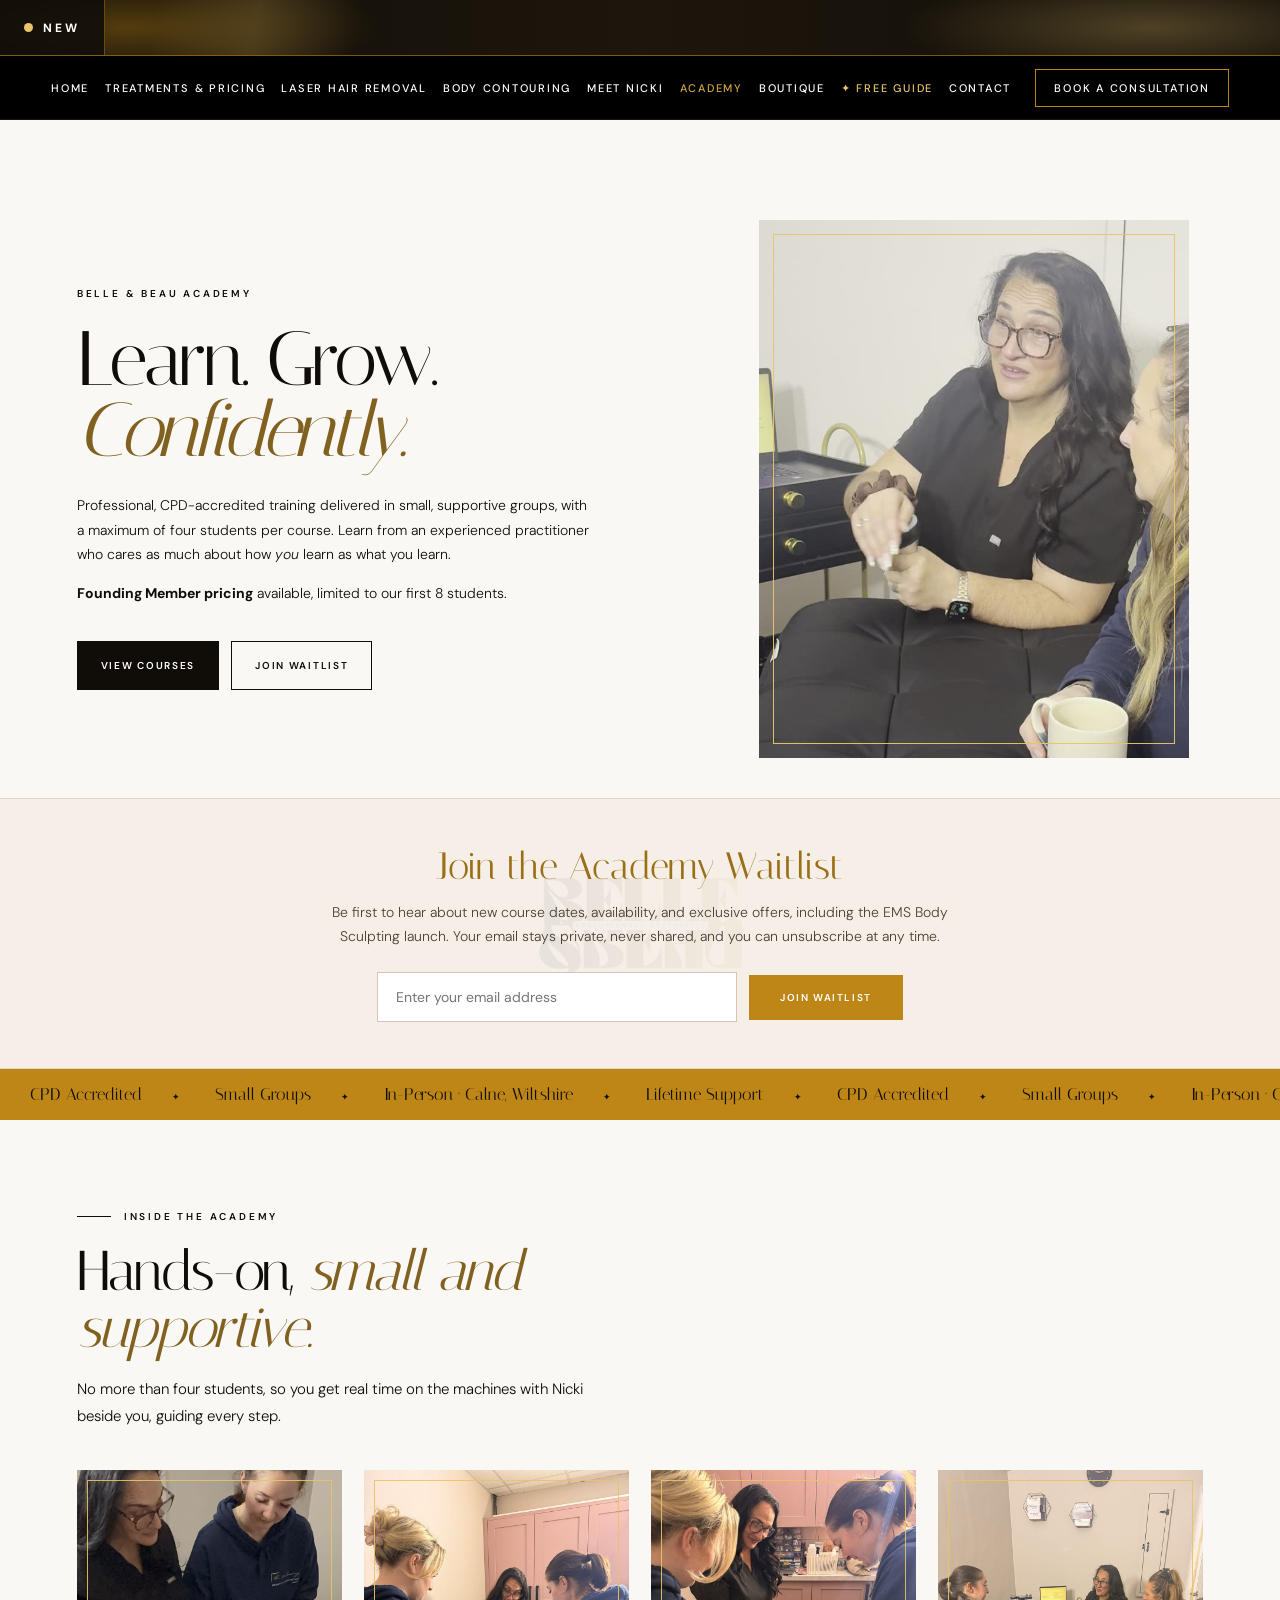
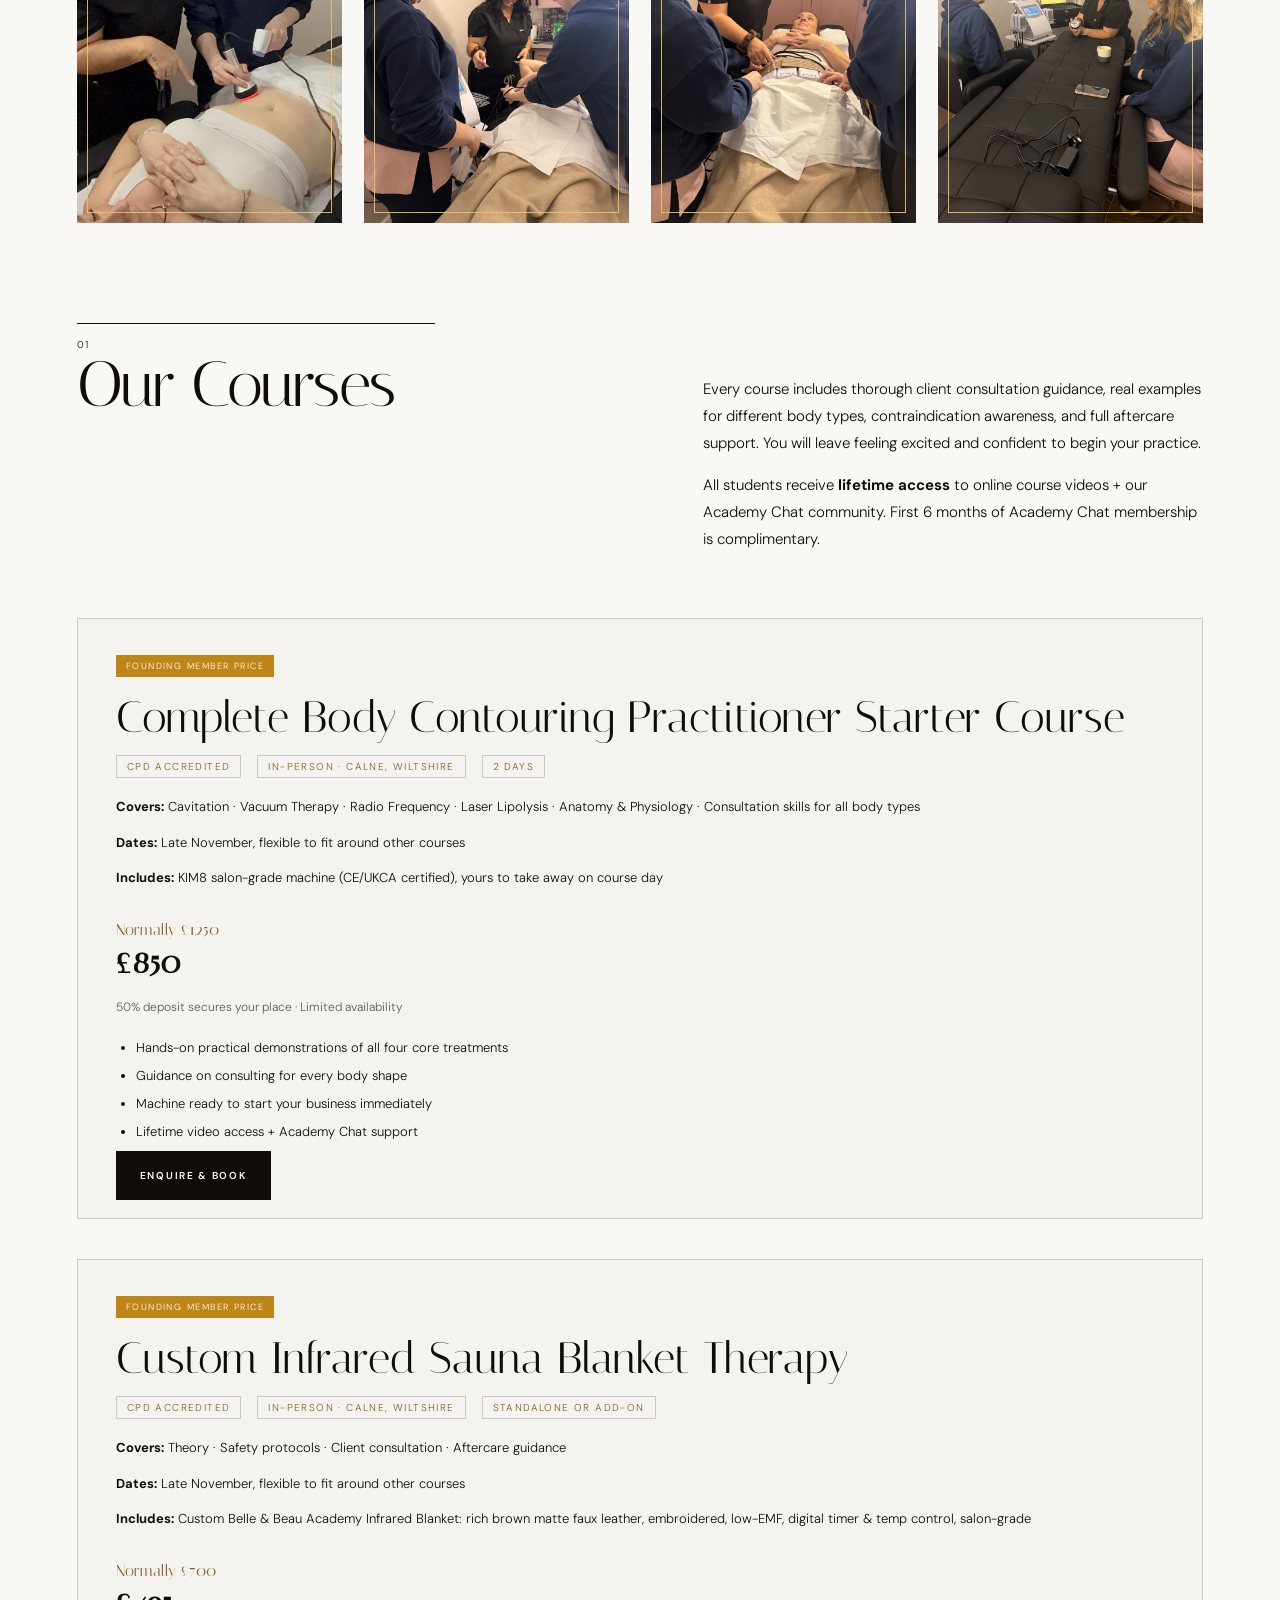
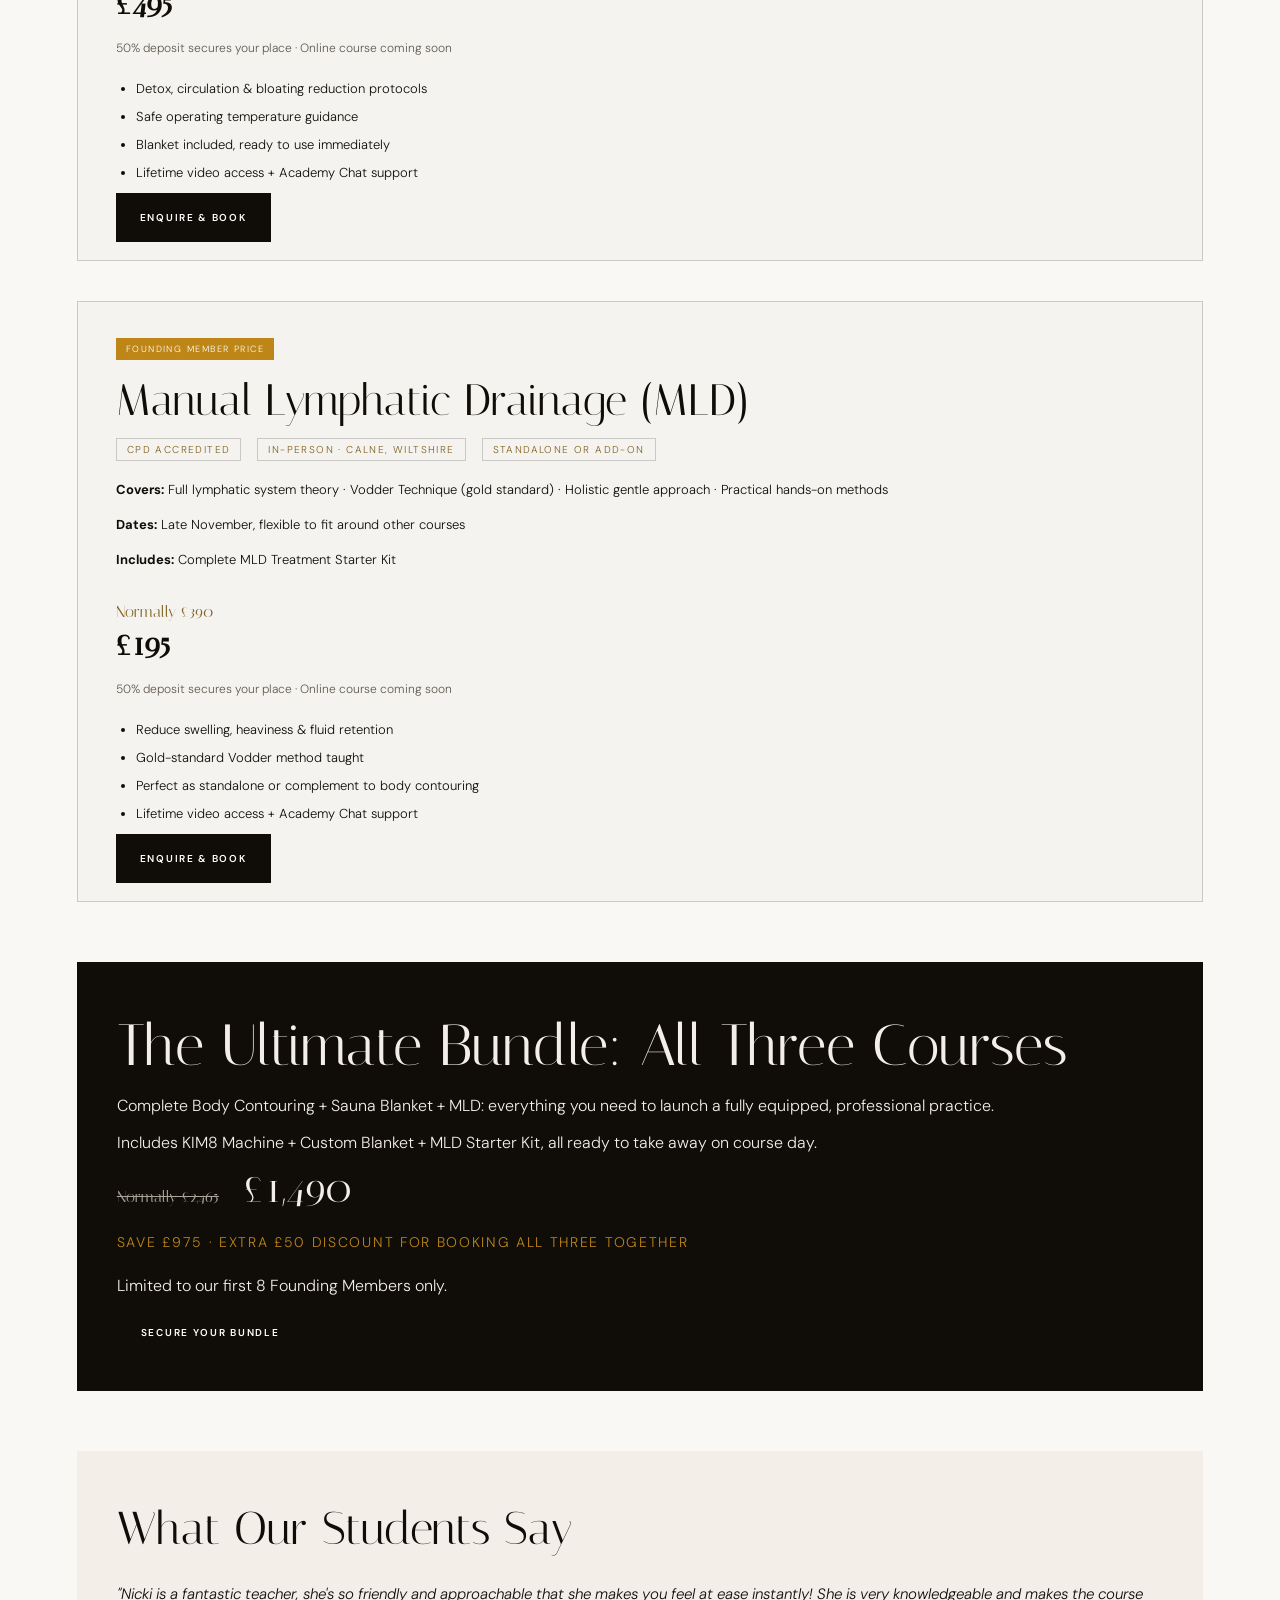
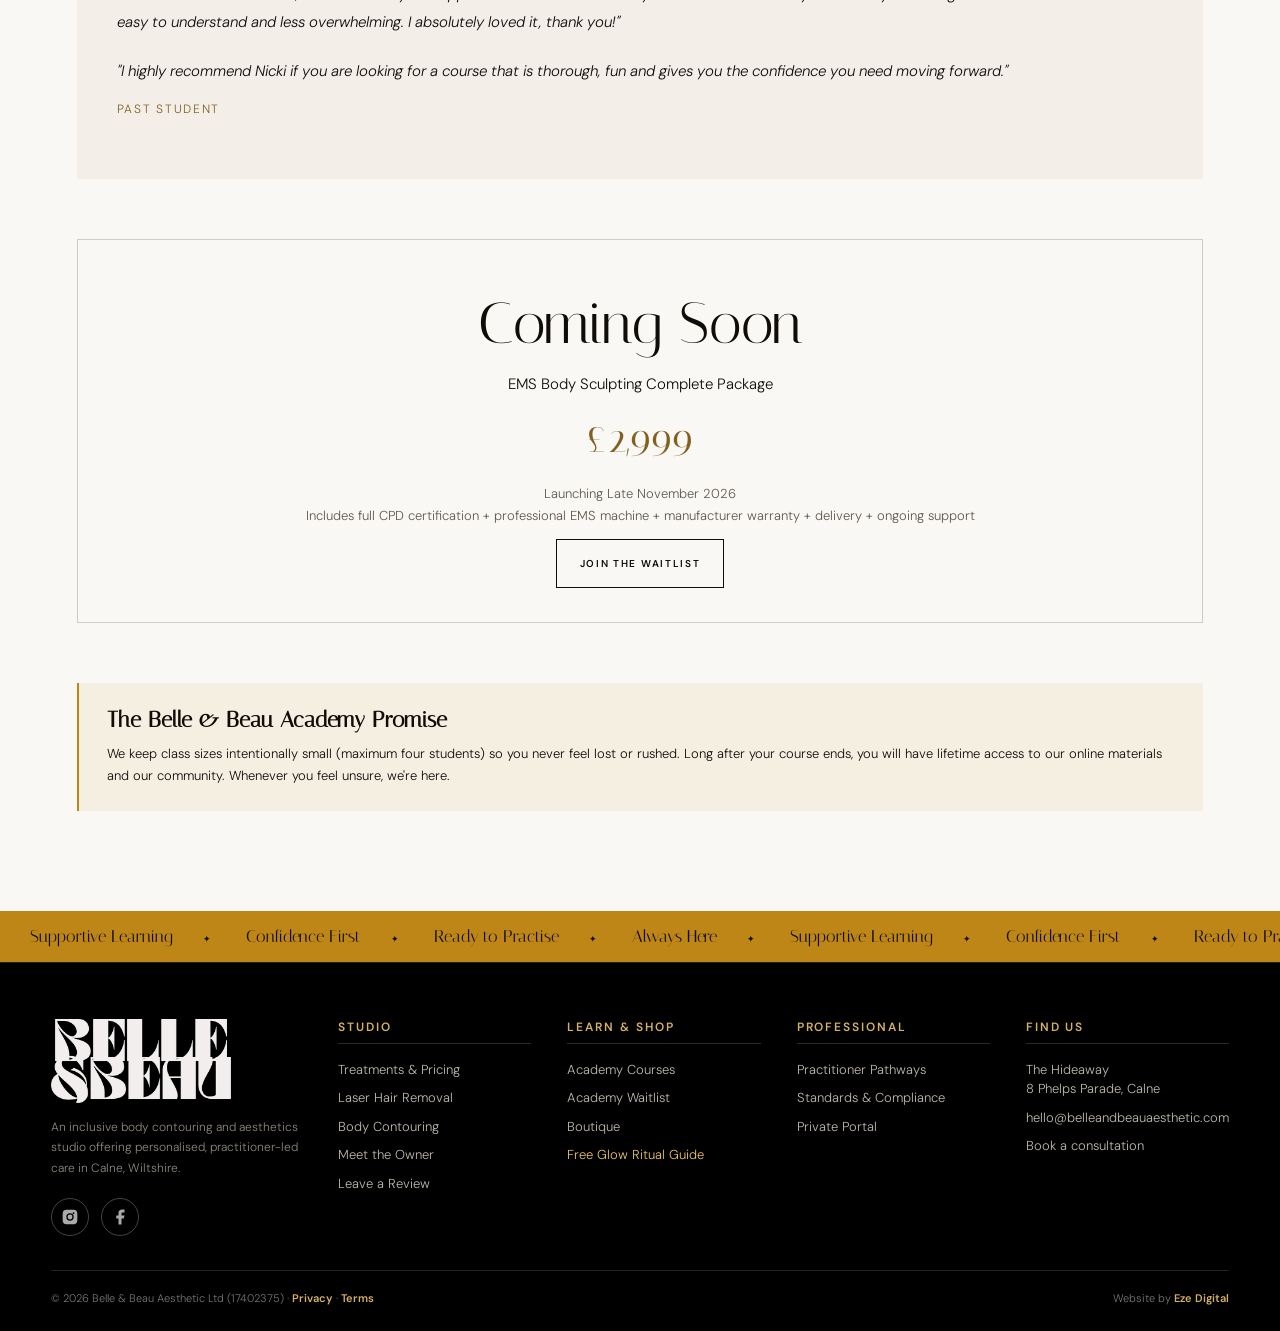
==== commit 2d727016: "Add privacy policy and terms; remove public course manual and portal password; Academy dates to late" ====
--- a/academy.html
+++ b/academy.html
@@ -197,7 +197,7 @@
           <span>2 Days</span>
         </div>
         <p><strong>Covers:</strong> Cavitation · Vacuum Therapy · Radio Frequency · Laser Lipolysis · Anatomy & Physiology · Consultation skills for all body types</p>
-        <p><strong>Dates:</strong> 9th & 10th November · 23rd & 24th November</p>
+        <p><strong>Dates:</strong> Late November, flexible to fit around other courses</p>
         <p><strong>Includes:</strong> KIM8 salon-grade machine (CE/UKCA certified), yours to take away on course day</p>
         <div class="course-price"><em>Normally £1,250</em><br><strong>£850</strong></div>
         <p style="font-size:12px; color:#5f5850;">50% deposit secures your place · Limited availability</p>
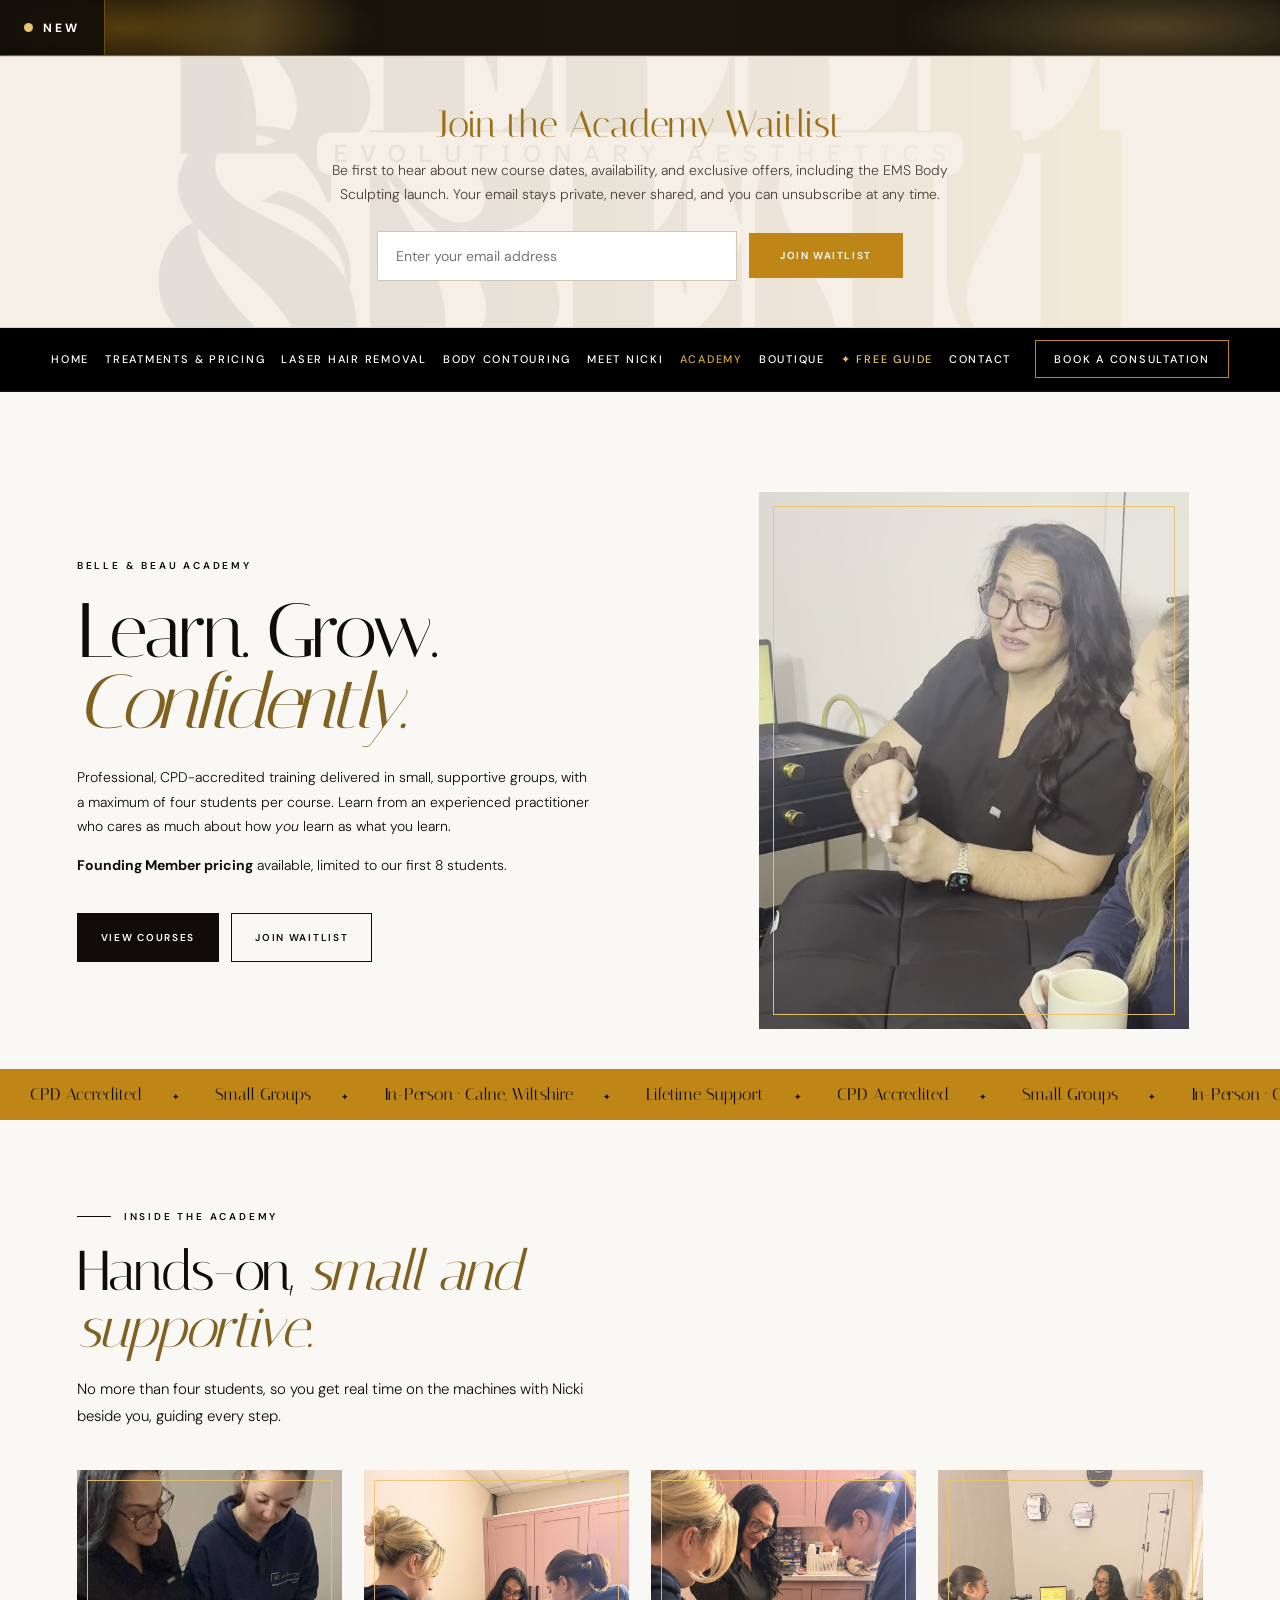
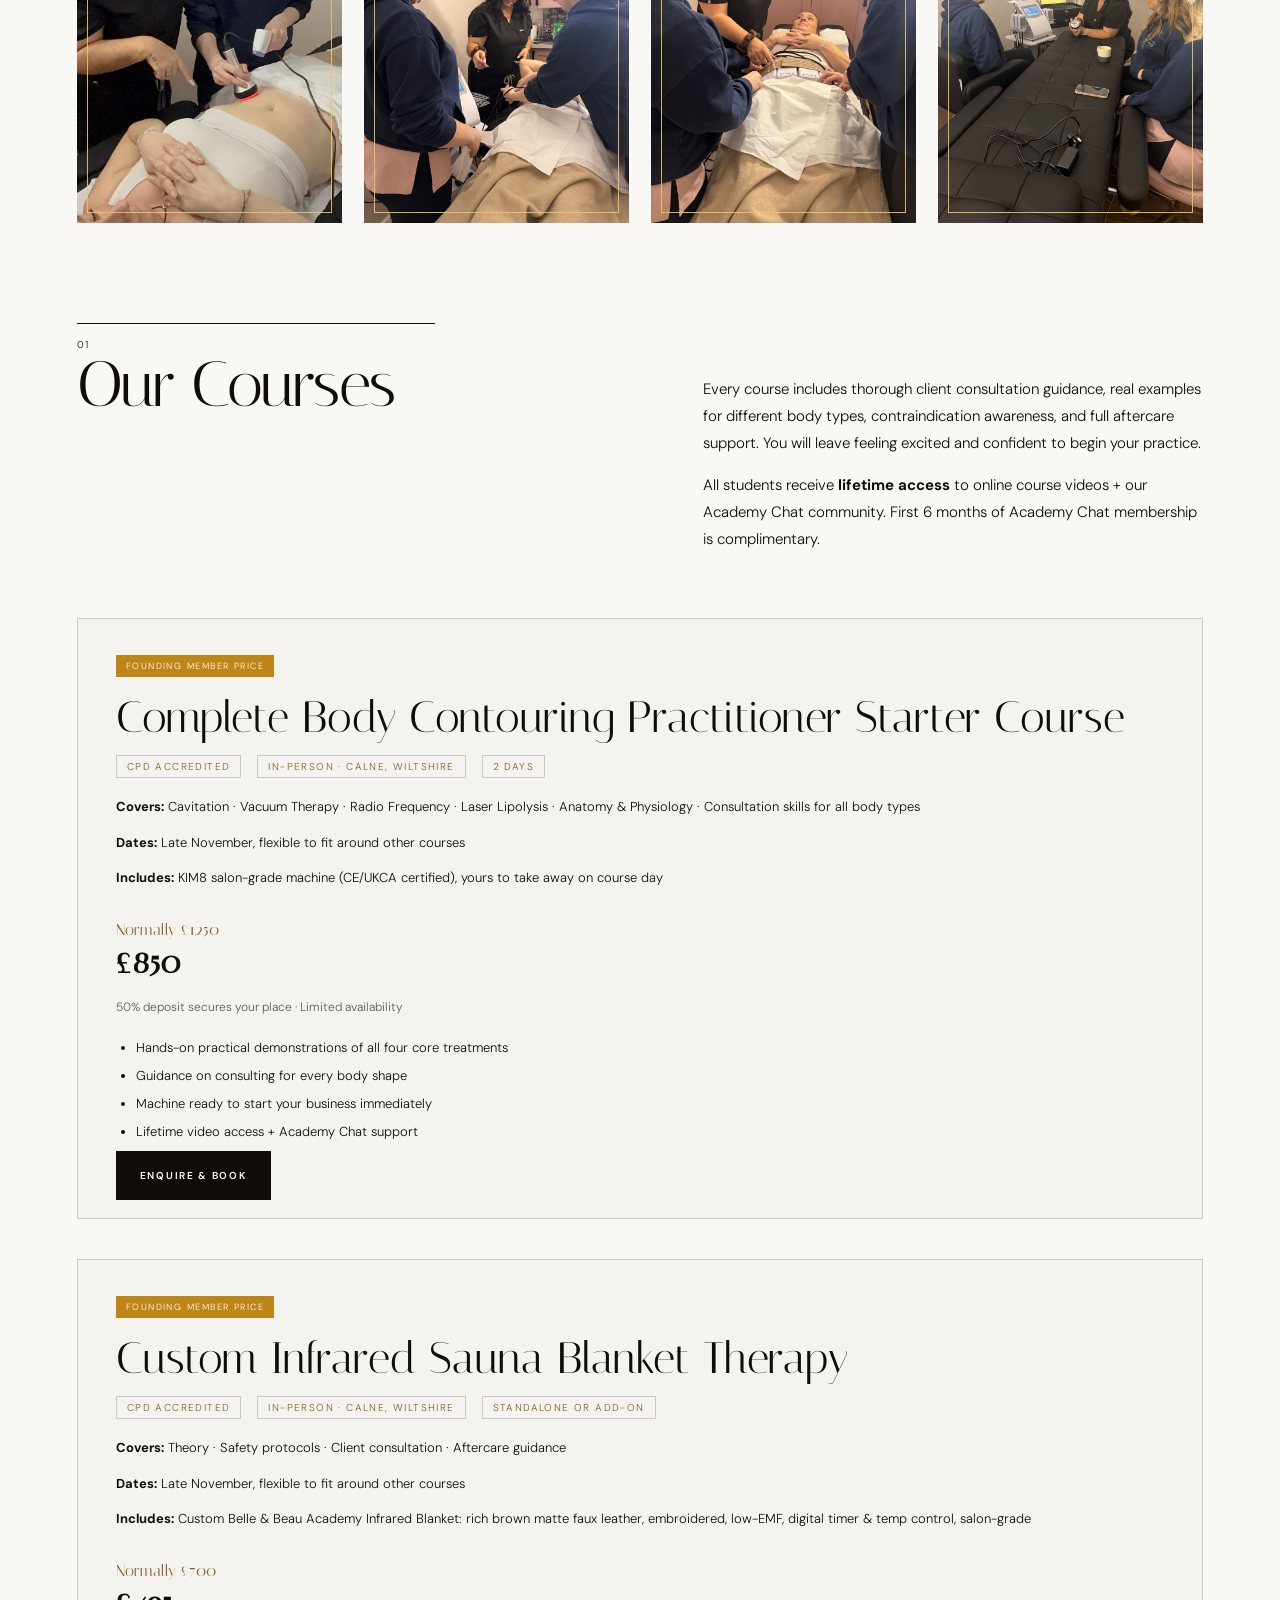
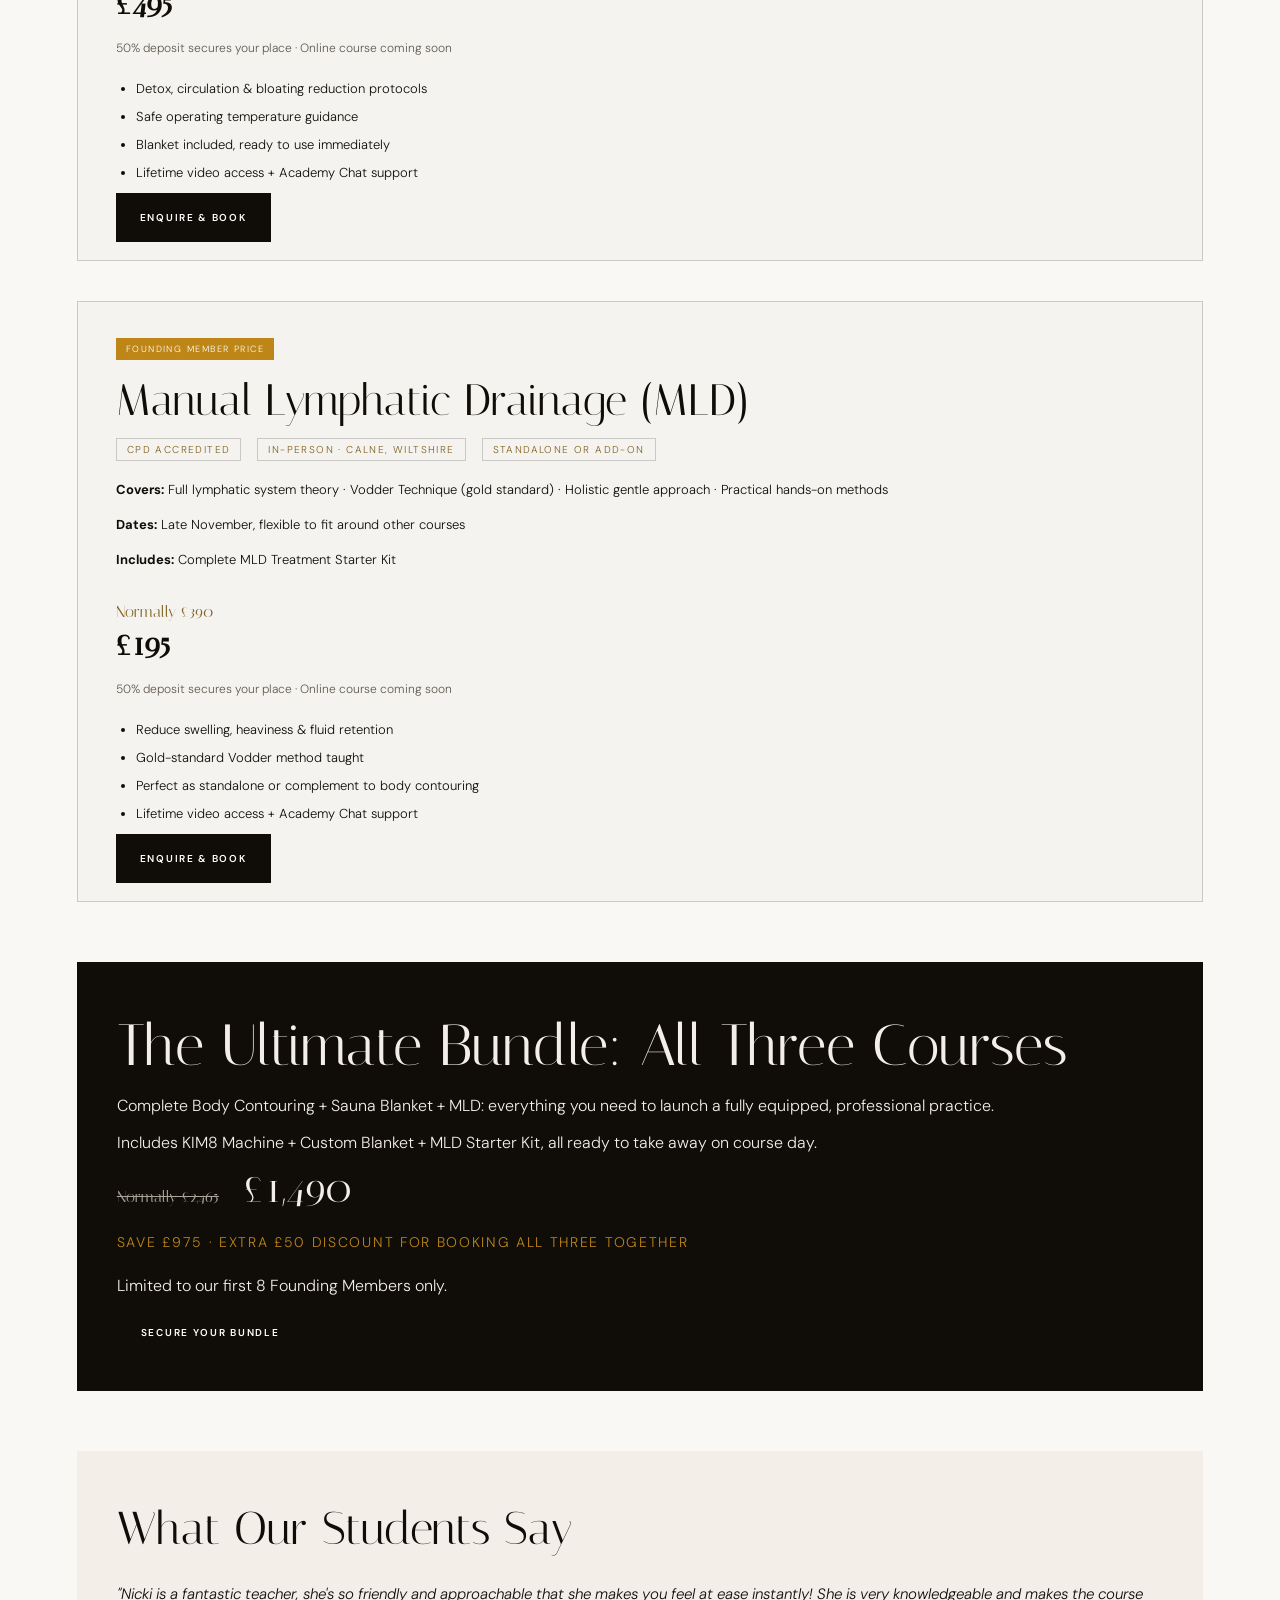
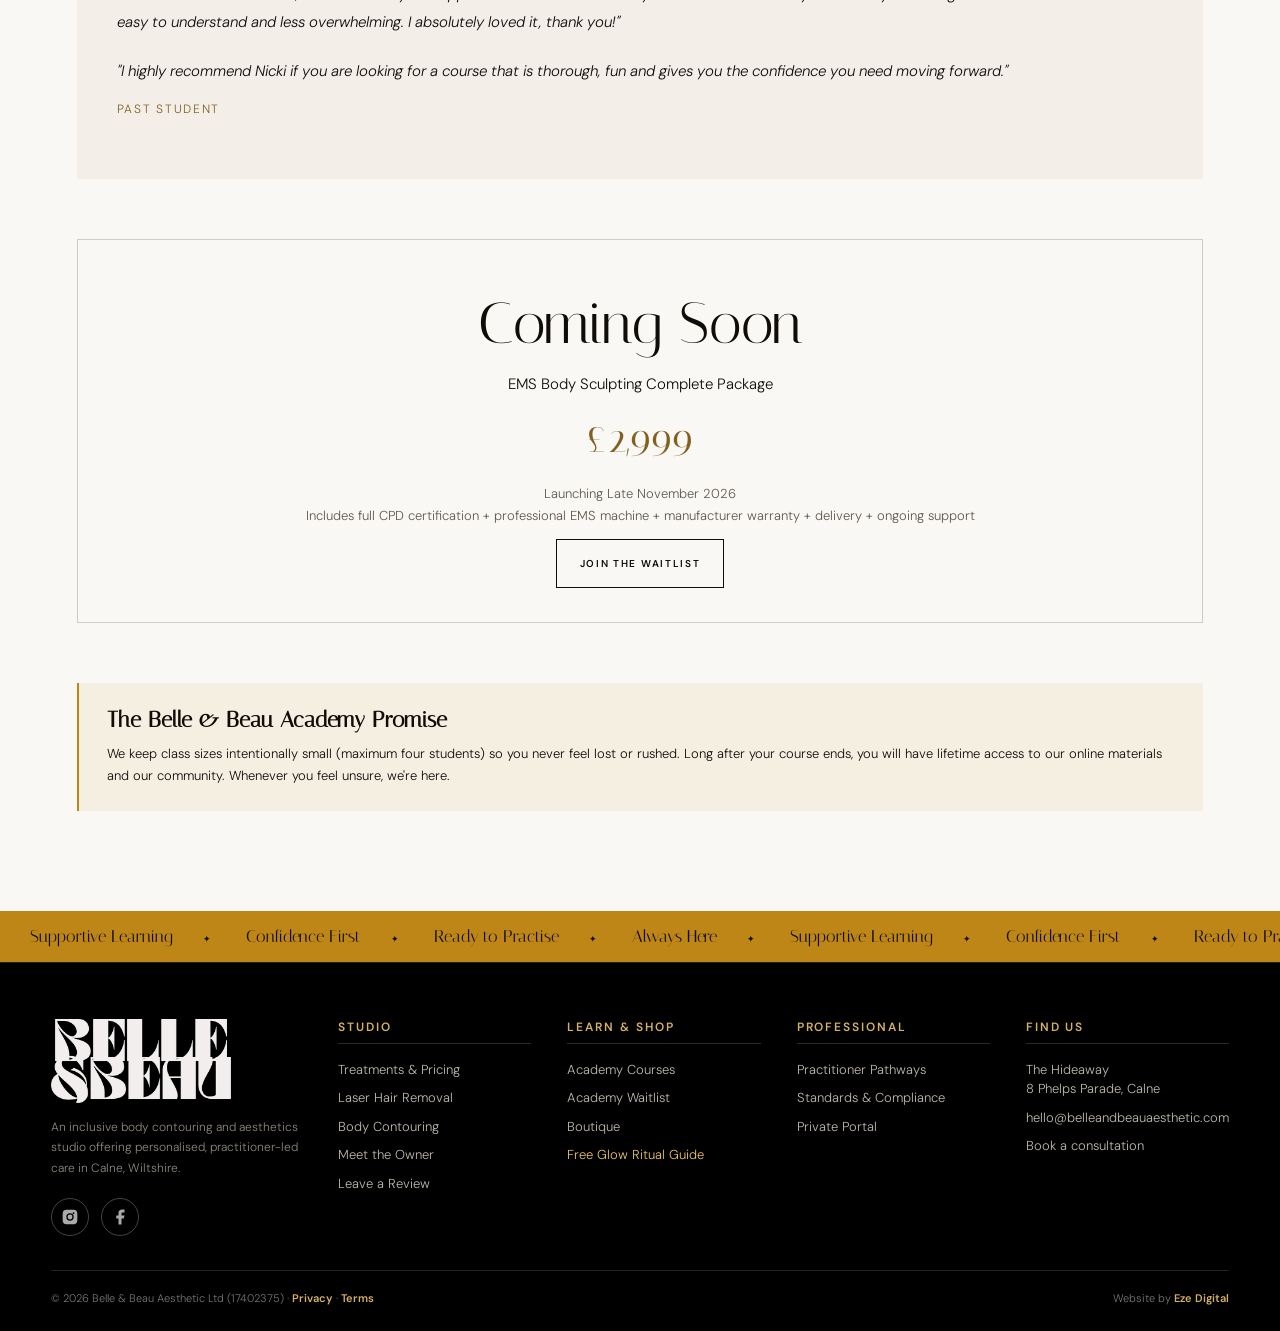
==== commit 4a79ac45: "Restore homepage layout (ticker, email bar, menu, hero) and match Academy to it Co-Authored-By: Clau" ====
--- a/academy.html
+++ b/academy.html
@@ -105,35 +105,12 @@
 @media(max-width:900px){.inside-grid{grid-template-columns:1fr 1fr}}
 @media(max-width:640px){.inside{padding:60px 22px 20px}.inside-grid{gap:12px}}
 </style>
-  <link rel="stylesheet" href="site.css?v=1">
+  <link rel="stylesheet" href="site.css?v=2">
 </head>
 <body>
   <a class="skip" href="#main">Skip to content</a>
 <div class="bbt" role="region" aria-label="Latest from Belle &amp; Beau"><div class="bbt-label"><span class="bbt-dot" aria-hidden="true"></span><span class="txt">New</span></div><div class="bbt-stage"><a href="index.html#laser"><b>Now introducing</b><span class="msg">Laser hair removal at The Hideaway, Calne</span><span class="sm">Laser hair removal</span><span class="go">See prices →</span></a><a href="glow.html"><b>Free download</b><span class="msg">The Glow Ritual: small daily habits to feel more like you</span><span class="sm">The Glow Ritual</span><span class="go">Get yours →</span></a><a href="https://www.fresha.com/en-GB/a/the-hideaway-beauty-calne-uk-8-phelps-parade-bqr1c6o4/booking?offerItems=sv%3A30336251" target="_blank" rel="noopener"><b>Free consultation</b><span class="msg">Normally £25, complimentary for a limited time</span><span class="sm">Normally £25</span><span class="go">Book now →</span></a><a href="index.html#body-contouring"><b>Now at The Hideaway</b><span class="msg">Body contouring in Calne</span><span class="sm">Body contouring</span><span class="go">Find out more →</span></a></div></div>
-<header class="site-nav"><button class="site-menu" type="button" aria-expanded="false" aria-controls="siteLinks"><i></i>Menu</button><nav class="site-links" id="siteLinks" aria-label="Main menu"><a href="index.html">Home</a><a href="index.html#pricing">Treatments & Pricing</a><a href="index.html#laser">Laser Hair Removal</a><a href="index.html#body-contouring">Body Contouring</a><a href="index.html#owner">Meet Nicki</a><a href="academy.html" aria-current="page">Academy</a><a href="boutique.html">Boutique</a><a href="glow.html" class="free">✦ Free Guide</a><a href="#contact">Contact</a></nav><a class="site-book" href="https://www.fresha.com/en-GB/a/the-hideaway-beauty-calne-uk-8-phelps-parade-bqr1c6o4/booking?offerItems=sv%3A30336251" target="_blank" rel="noopener">Book a consultation</a></header>
-
-  
-  <main id="main">
-    <section class="hero">
-      <div class="hero-copy reveal">
-        <div class="eyebrow no-line">Belle & Beau Academy</div>
-        <h1>Learn. Grow.<em>Confidently.</em></h1>
-        <p>Professional, CPD-accredited training delivered in small, supportive groups, with a maximum of four students per course. Learn from an experienced practitioner who cares as much about how <em>you</em> learn as what you learn.</p>
-        <p style="margin-top:12px;"><strong>Founding Member pricing</strong> available, limited to our first 8 students.</p>
-        <div class="actions">
-          <a class="btn" href="#courses">View Courses</a>
-          <a class="btn ghost" href="#waitlist">Join Waitlist</a>
-        </div>
-      </div>
-      <div class="hero-media reveal">
-        <video autoplay muted loop playsinline preload="metadata" poster="images/academy/academy-teaching-poster.jpg" aria-label="Nicki teaching a small group of Belle &amp; Beau Academy students">
-          <source src="images/academy/academy-teaching.mp4" type="video/mp4">
-        </video>
-      </div>
-    </section>
-
-    <!-- EMAIL SUBSCRIBE - NOW AT THE TOP -->
-    <section class="email-list" id="waitlist">
+<section class="email-list" id="waitlist">
       <div class="email-watermark"></div>
       <h2 id="waitlist-title">Join the Academy Waitlist</h2>
       <p>Be first to hear about new course dates, availability, and exclusive offers, including the EMS Body Sculpting launch. Your email stays private, never shared, and you can unsubscribe at any time.</p>
@@ -149,6 +126,28 @@
         <p>Thank you, we'll be in touch first when new dates are released.</p>
       </div>
     </section>
+<header class="site-nav"><button class="site-menu" type="button" aria-expanded="false" aria-controls="siteLinks"><i></i>Menu</button><nav class="site-links" id="siteLinks" aria-label="Main menu"><a href="index.html">Home</a><a href="index.html#pricing">Treatments & Pricing</a><a href="index.html#laser">Laser Hair Removal</a><a href="index.html#body-contouring">Body Contouring</a><a href="index.html#owner">Meet Nicki</a><a href="academy.html" aria-current="page">Academy</a><a href="boutique.html">Boutique</a><a href="glow.html" class="free">✦ Free Guide</a><a href="#contact">Contact</a></nav><a class="site-book" href="https://www.fresha.com/en-GB/a/the-hideaway-beauty-calne-uk-8-phelps-parade-bqr1c6o4/booking?offerItems=sv%3A30336251" target="_blank" rel="noopener">Book a consultation</a></header>
+
+  
+  <main id="main">
+    <section class="hero">
+      <div class="hero-copy reveal">
+        <div class="eyebrow no-line">Belle & Beau Academy</div>
+        <h1>Learn. Grow.<em>Confidently.</em></h1>
+        <p>Professional, CPD-accredited training delivered in small, supportive groups, with a maximum of four students per course. Learn from an experienced practitioner who cares as much about how <em>you</em> learn as what you learn.</p>
+        <p style="margin-top:12px;"><strong>Founding Member pricing</strong> available, limited to our first 8 students.</p>
+        <div class="actions">
+          <a class="btn" href="#courses">View Courses</a>
+          <a class="btn ghost" href="#waitlist">Join Waitlist</a>
+        </div>
+      </div>
+      <div class="hero-media reveal">
+        <video autoplay muted loop playsinline preload="metadata" poster="images/academy/academy-teaching-poster.jpg" aria-label="Nicki teaching a small group of Belle &amp; Beau Academy students">
+          <source src="images/academy/academy-teaching.mp4" type="video/mp4">
+        </video>
+      </div>
+    </section>
+    
 
     <div class="marquee">
       <div class="marquee-track">
--- a/site.css
+++ b/site.css
@@ -45,7 +45,7 @@
 
 /* ---------- Email signup (same box on every page) ---------- */
 .email-list{background:#f5efe8;color:#4a3f35;padding:46px 24px;text-align:center;border-top:1px solid #e2d5c8;border-bottom:1px solid #e2d5c8;position:relative;overflow:hidden;margin:0}
-.email-watermark{position:absolute;inset:0;background:url('belle-beau-logo-new-transparent.png') center/contain no-repeat;opacity:.05;pointer-events:none;z-index:0}
+.email-watermark{position:absolute;inset:0;background:url('belle-beau-logo-new-transparent.png') center/cover no-repeat;opacity:.07;pointer-events:none;z-index:0}
 .email-list h2,.email-list>p,.email-list-form,.email-list-status{position:relative;z-index:1}
 .email-list h2{margin:0 0 14px;font-family:'Italiana',serif;font-size:clamp(30px,3vw,46px);font-weight:400;line-height:1.1;color:#9a6f16}
 .email-list>p{max-width:650px;margin:0 auto 24px;font-size:14px;line-height:1.7}
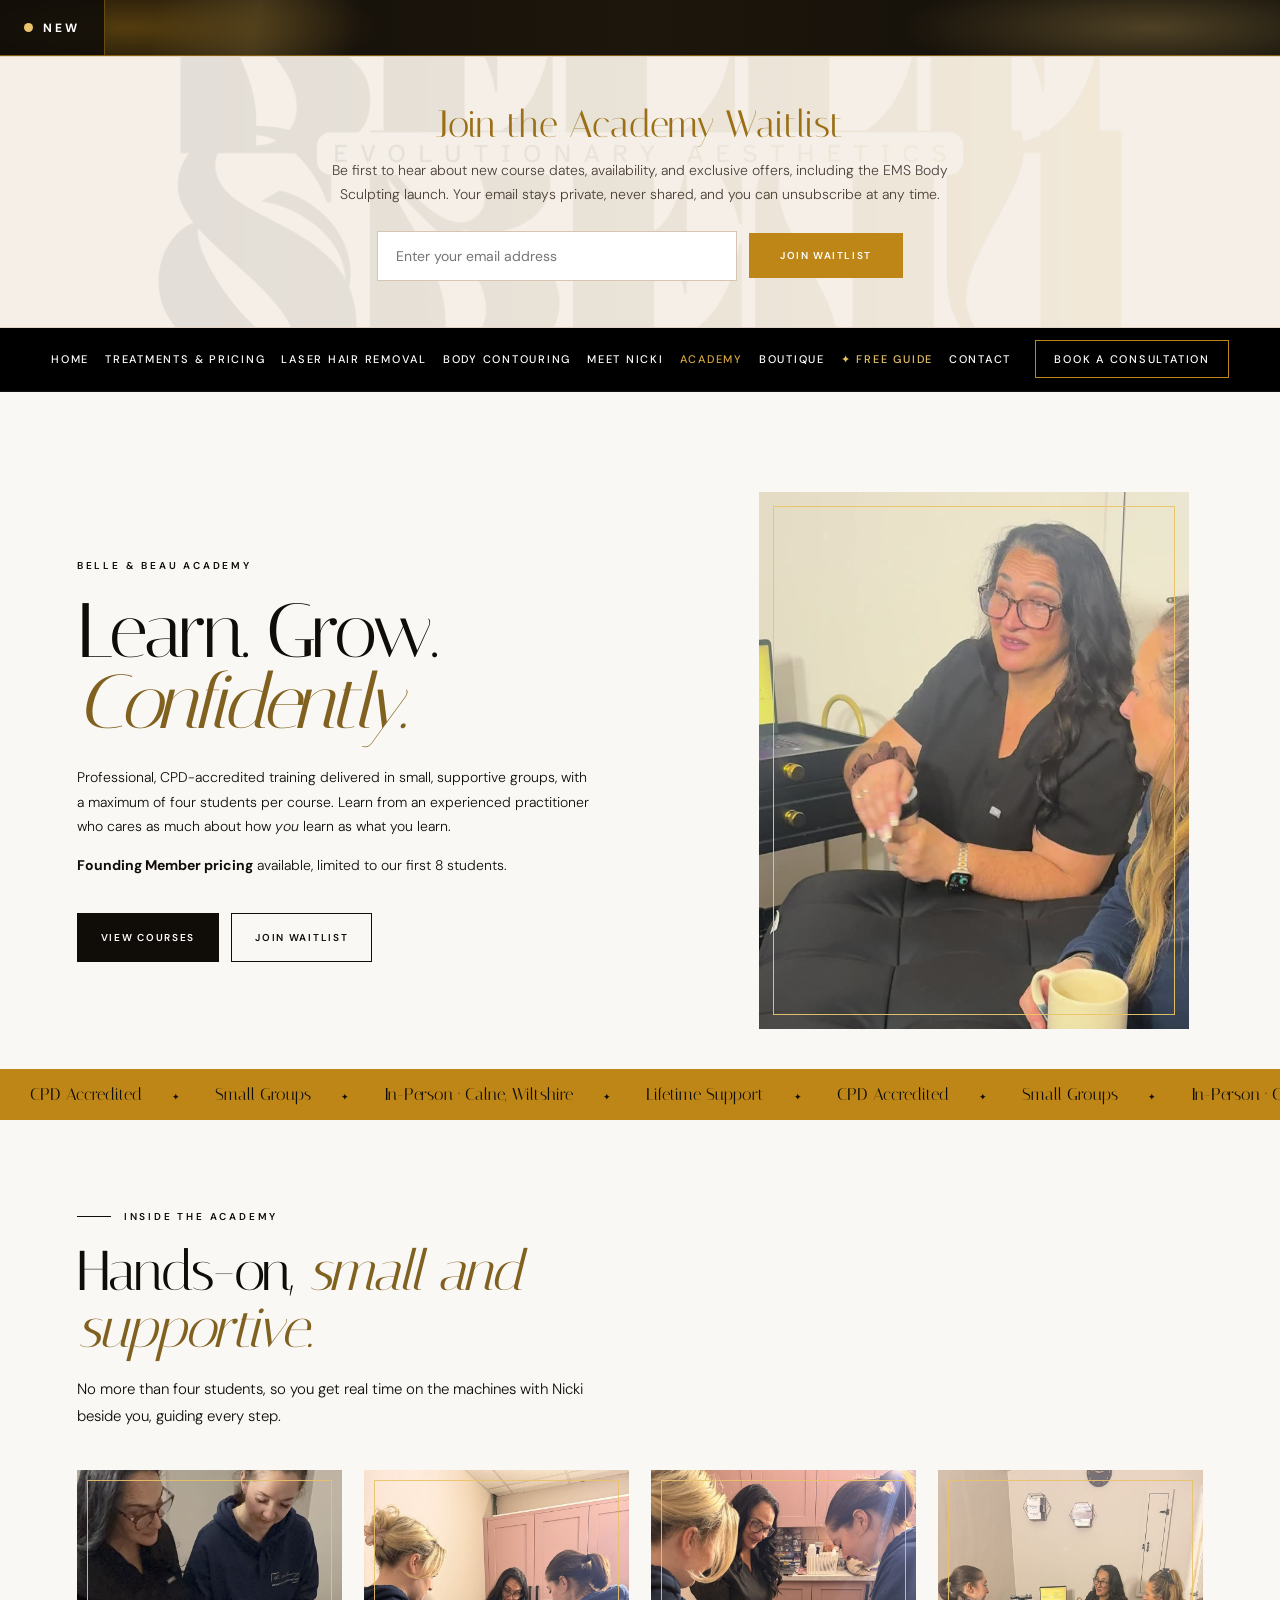
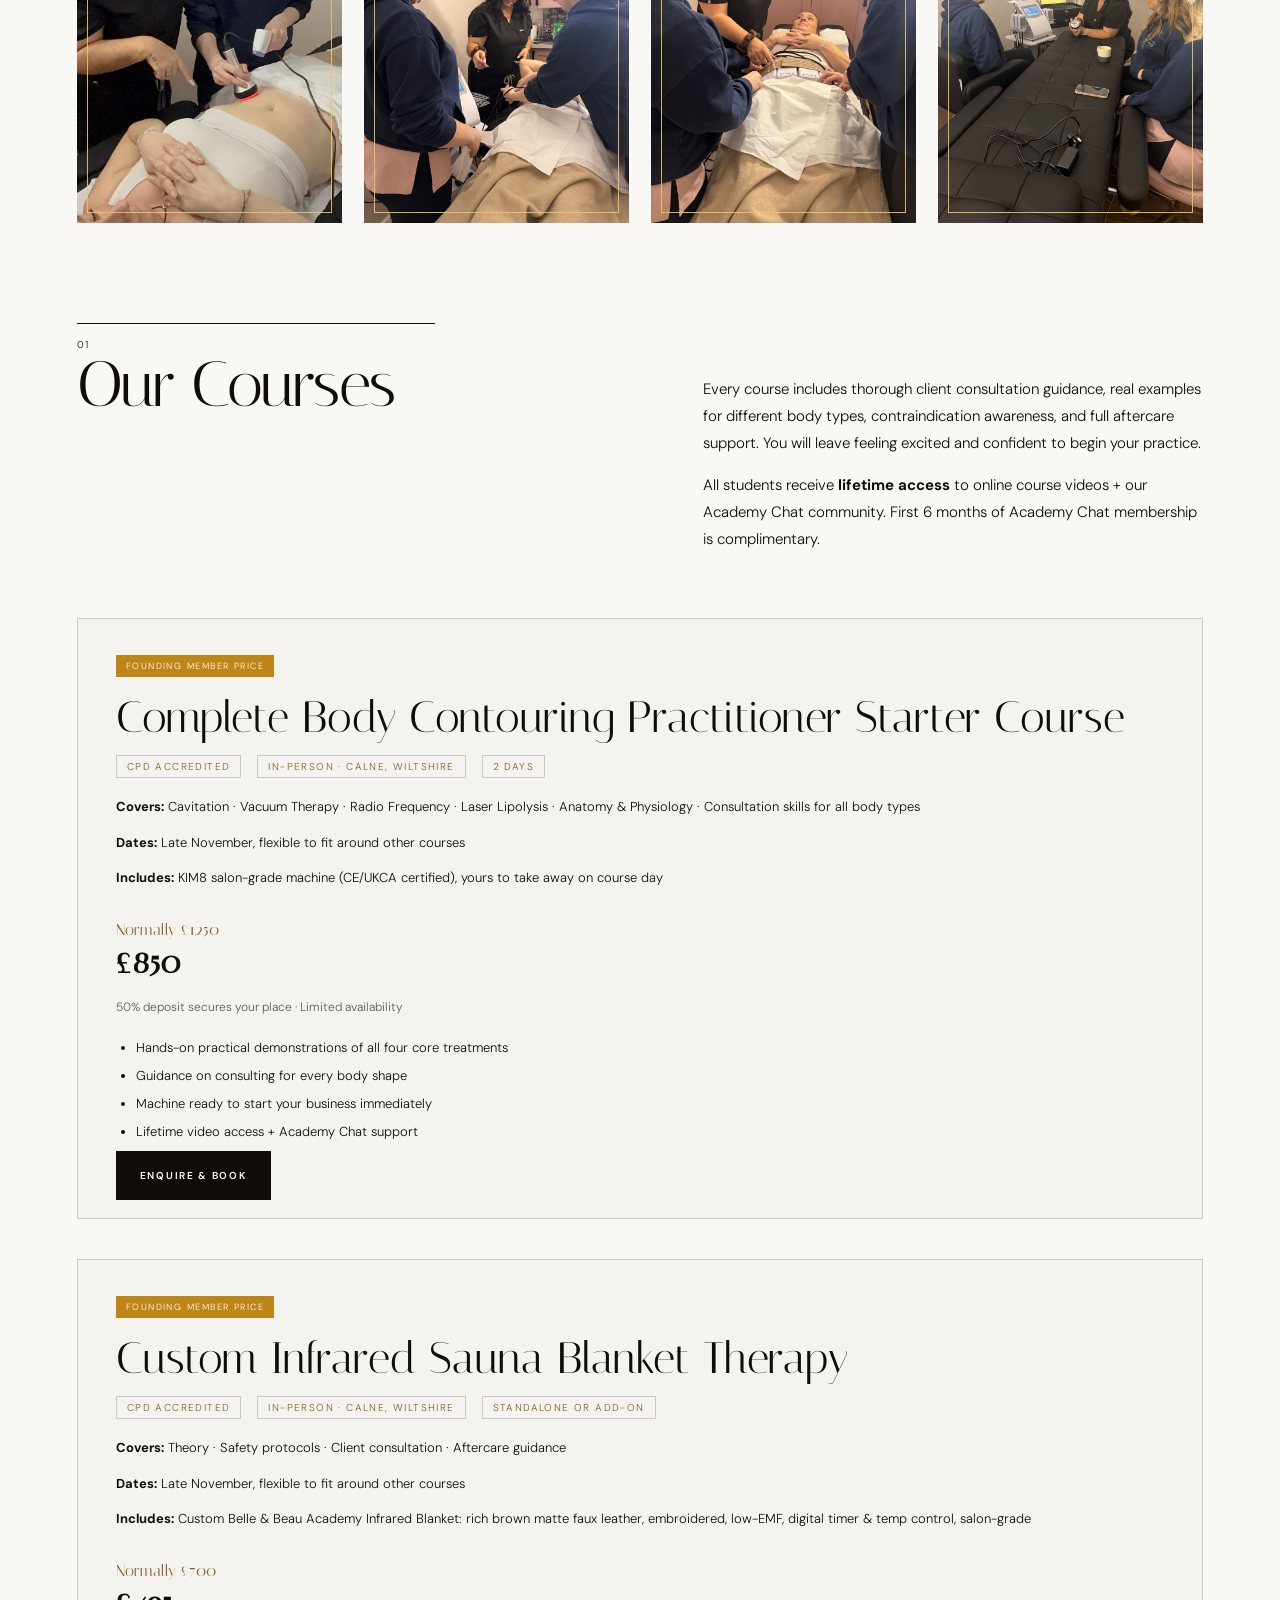
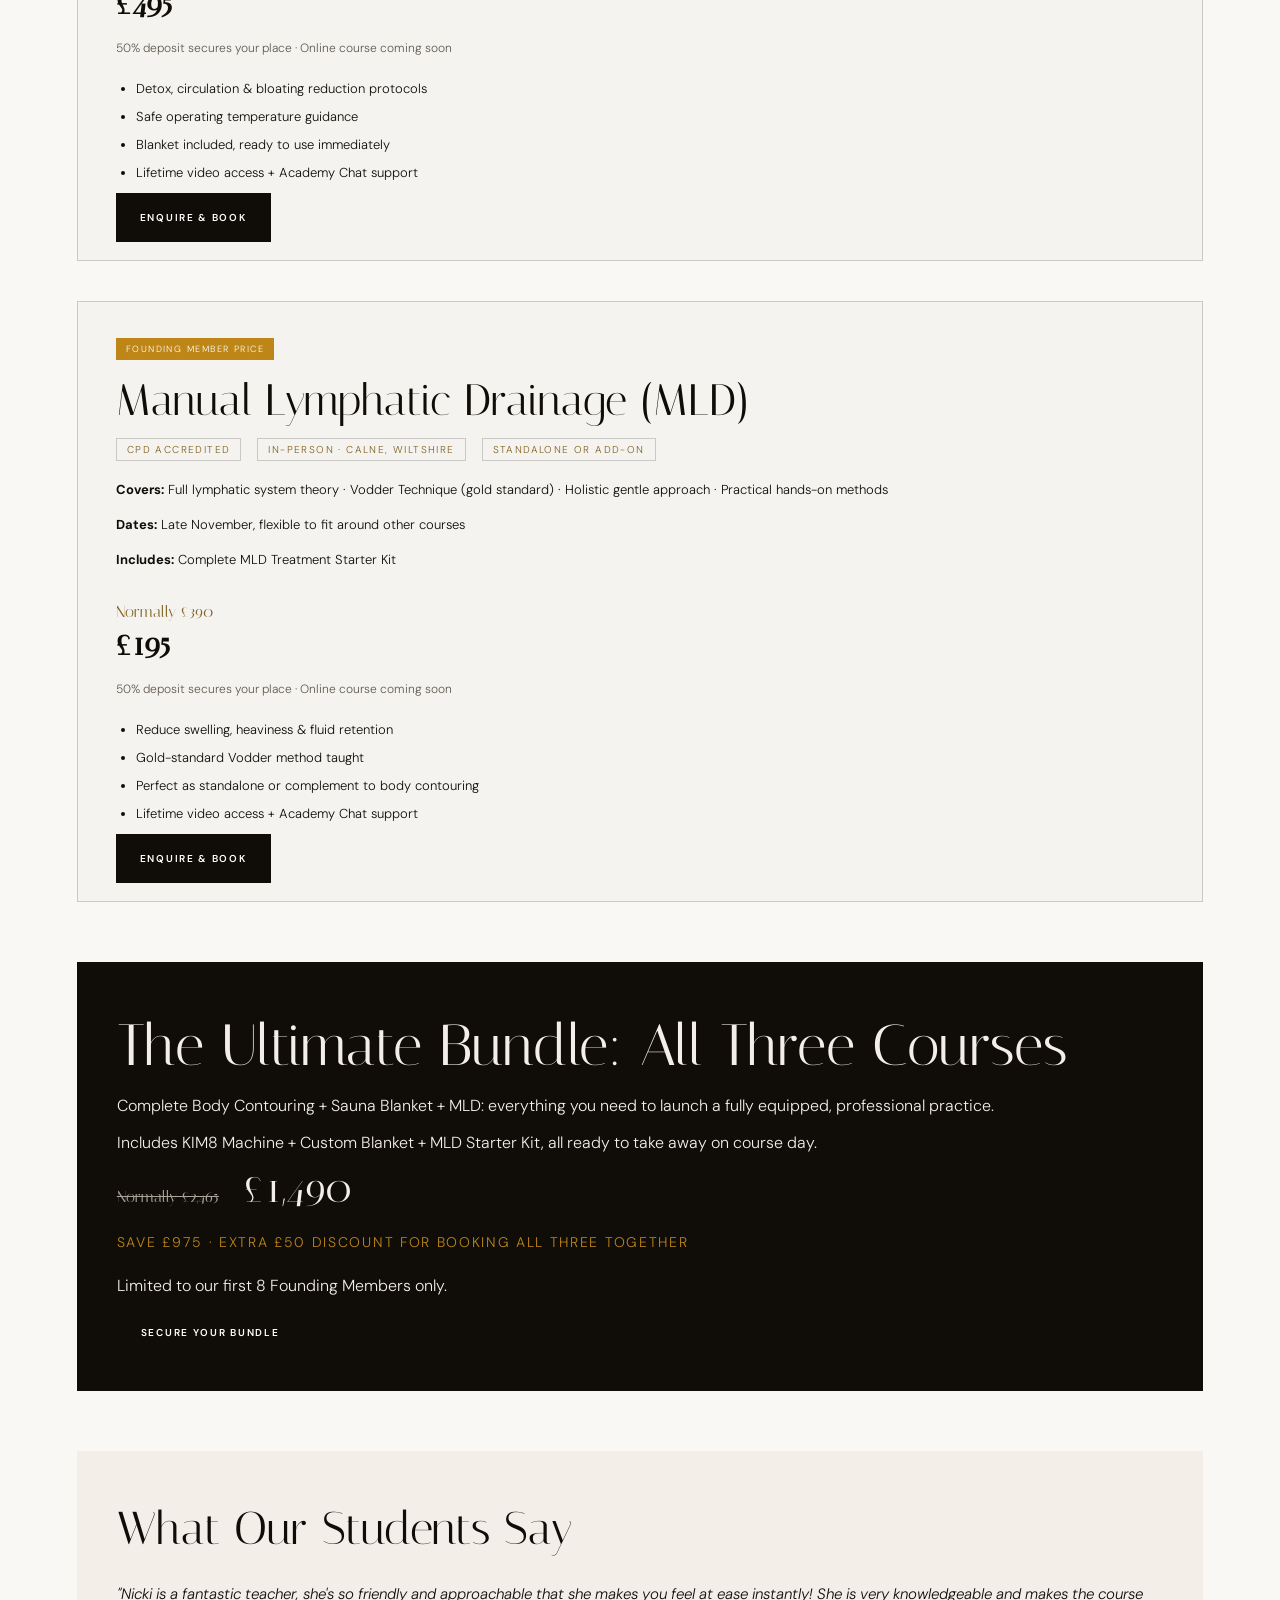
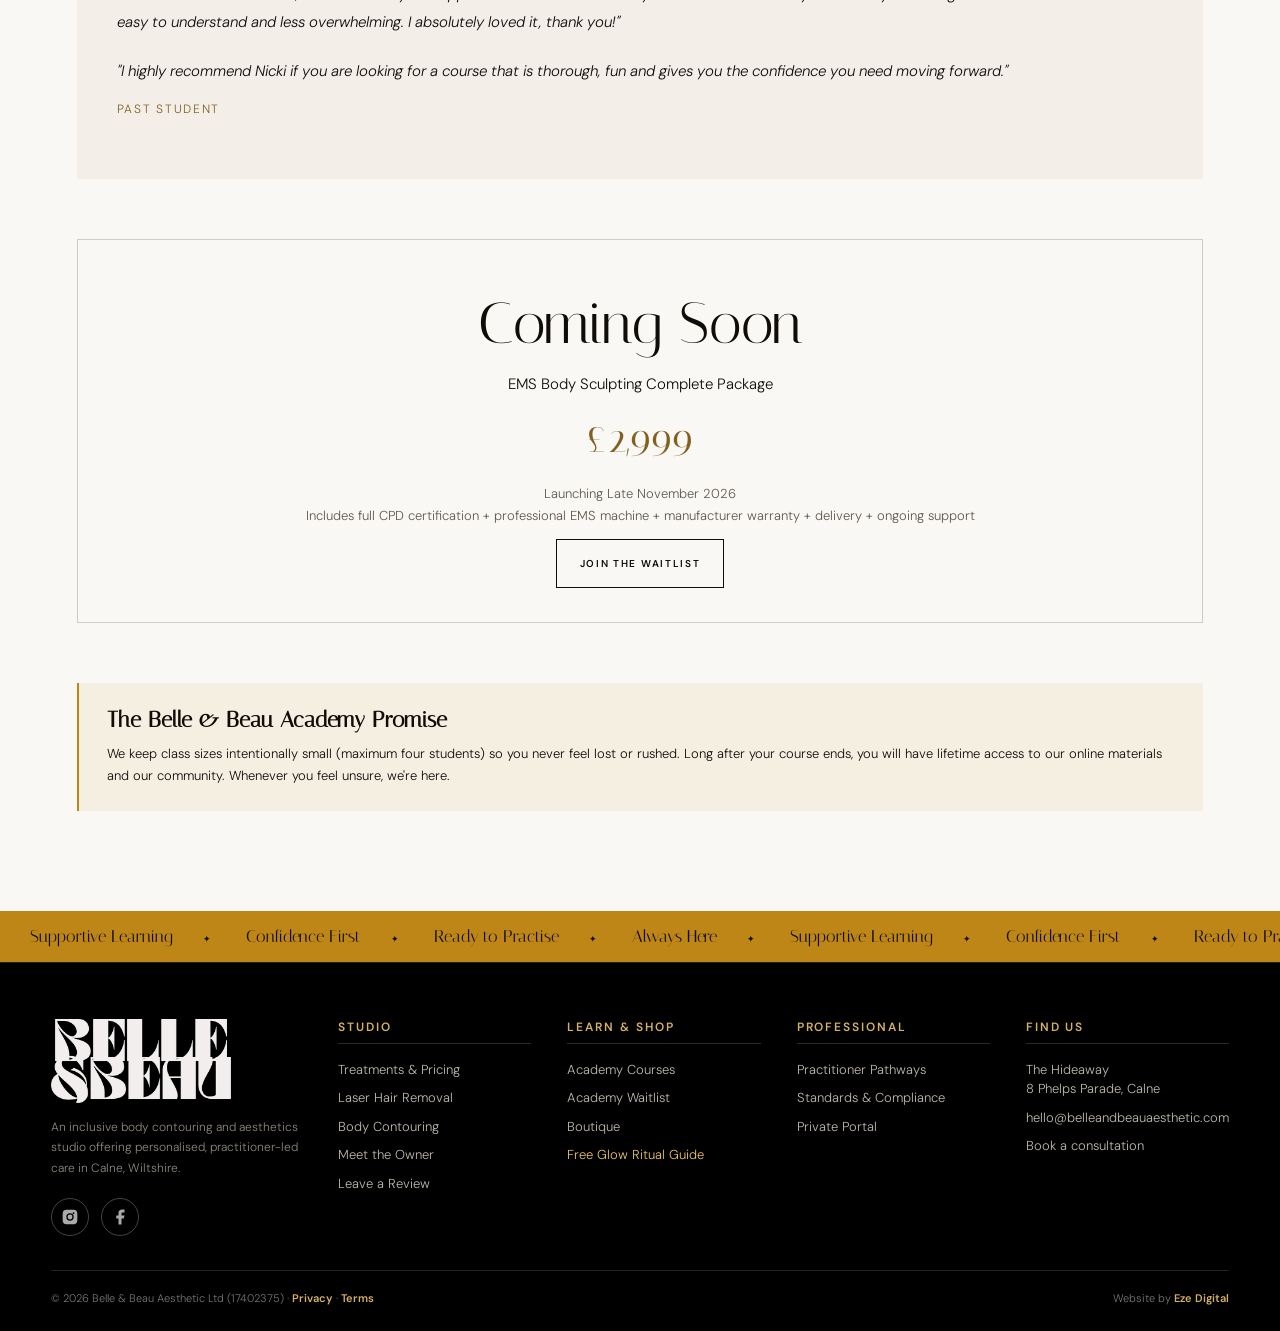
==== commit 095cb825: "Academy video: correct washed-out colours from iPhone HDR Co-Authored-By: Claude Opus 5.5 <noreply@a" ====
--- a/academy.html
+++ b/academy.html
@@ -142,8 +142,8 @@
         </div>
       </div>
       <div class="hero-media reveal">
-        <video autoplay muted loop playsinline preload="metadata" poster="images/academy/academy-teaching-poster.jpg" aria-label="Nicki teaching a small group of Belle &amp; Beau Academy students">
-          <source src="images/academy/academy-teaching.mp4" type="video/mp4">
+        <video autoplay muted loop playsinline preload="metadata" poster="images/academy/academy-teaching-poster-v2.jpg" aria-label="Nicki teaching a small group of Belle &amp; Beau Academy students">
+          <source src="images/academy/academy-teaching-v2.mp4" type="video/mp4">
         </video>
       </div>
     </section>
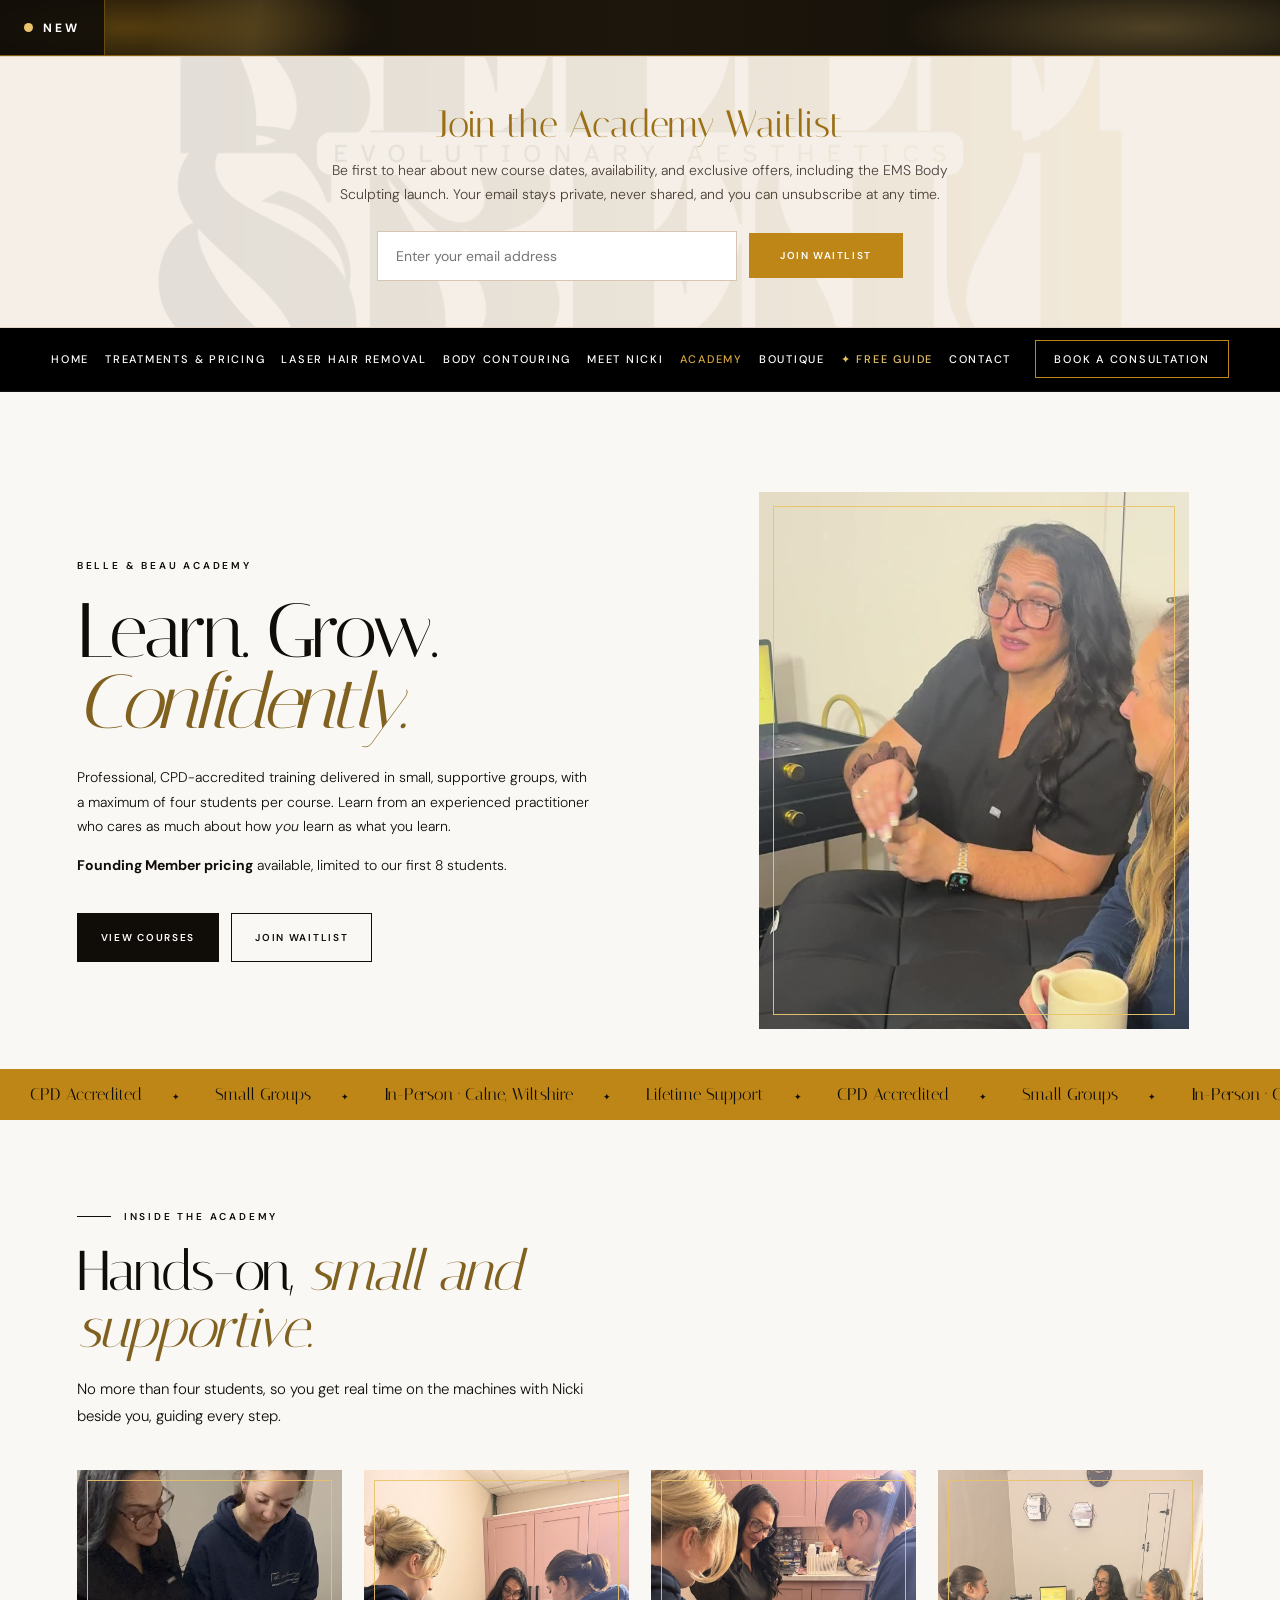
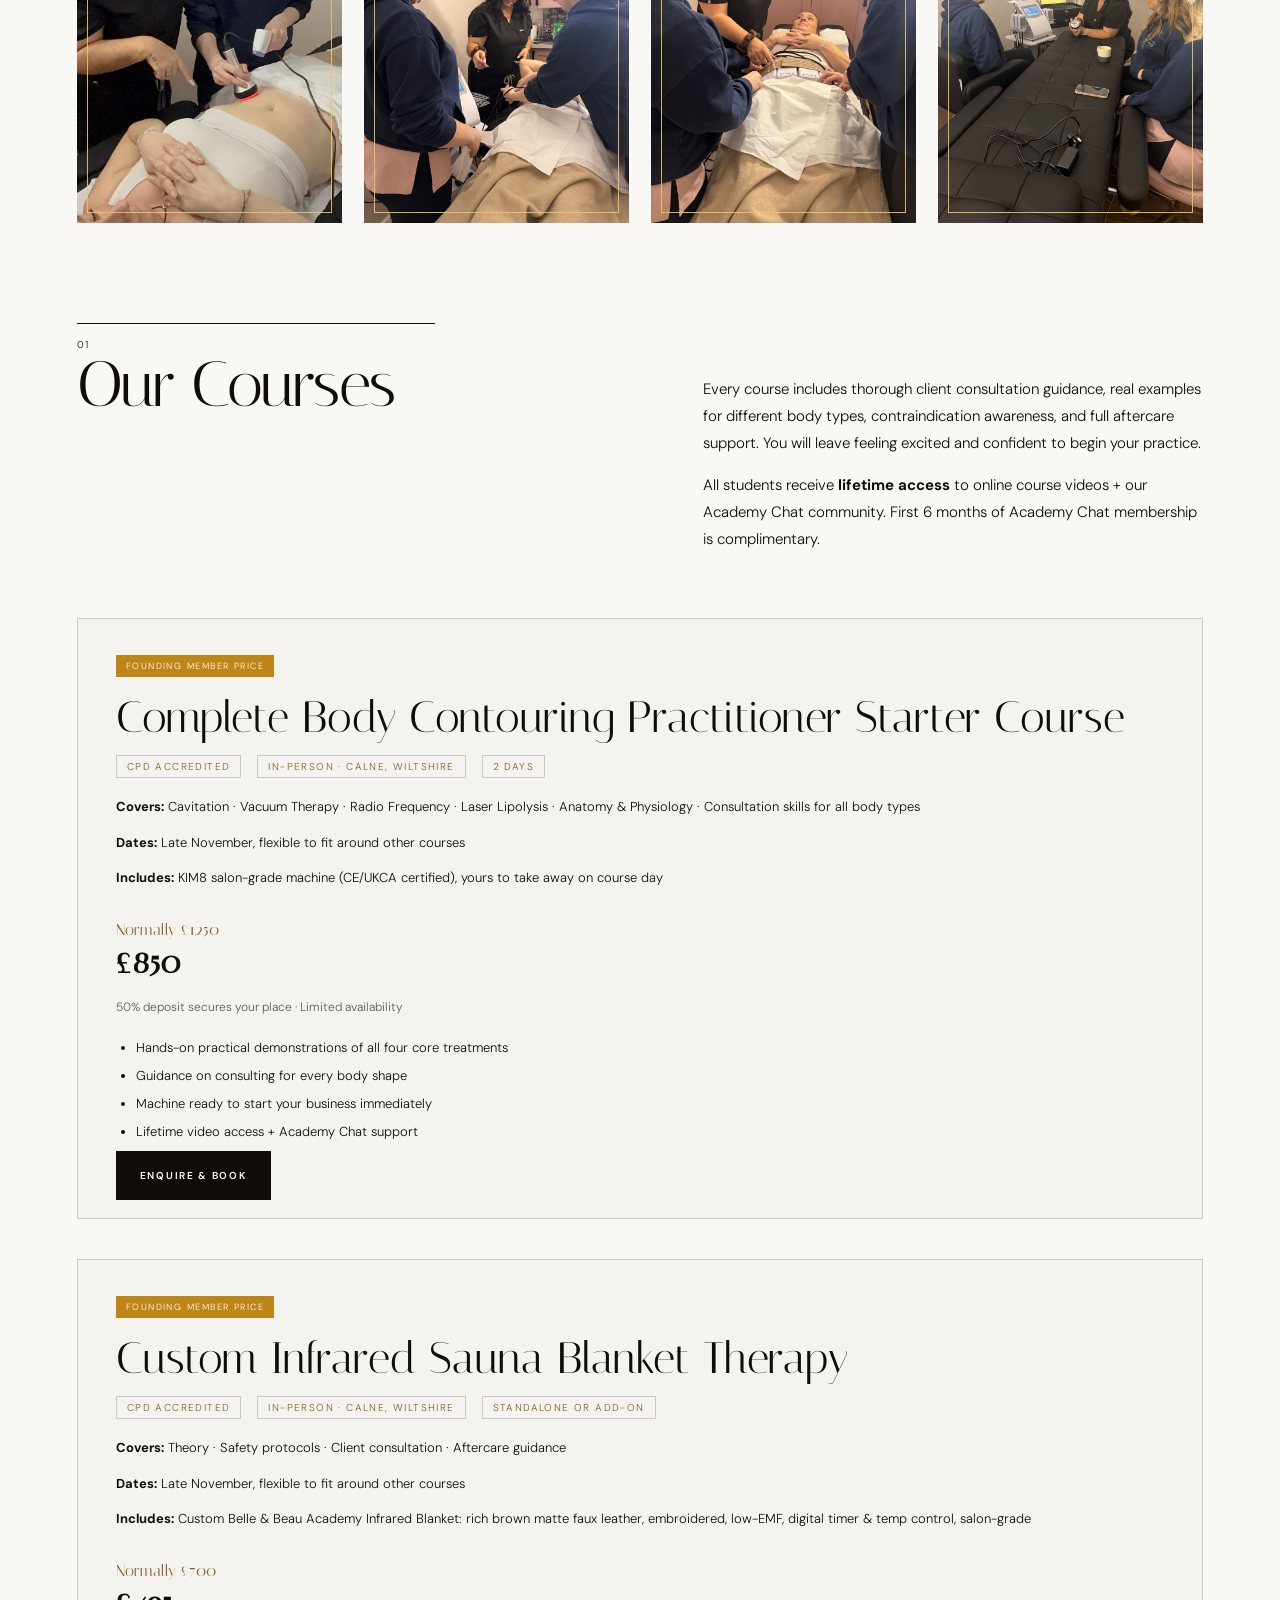
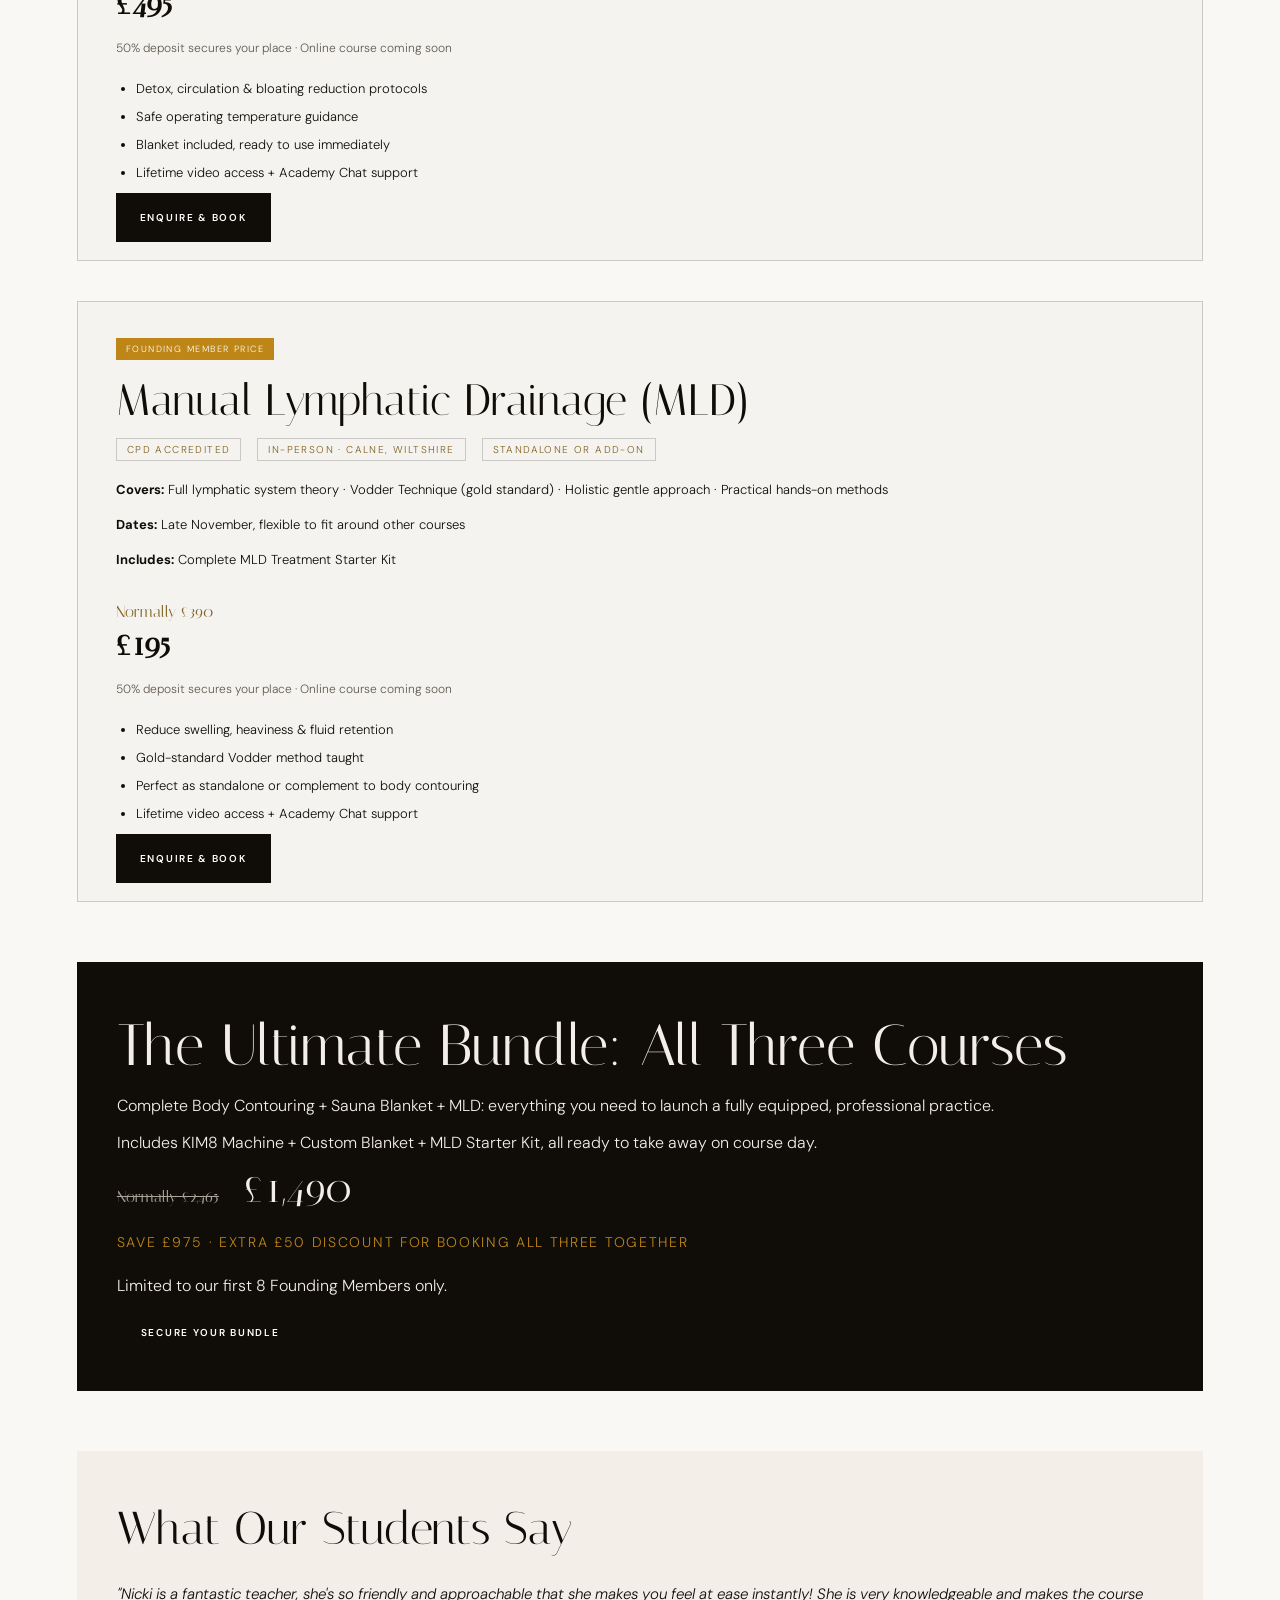
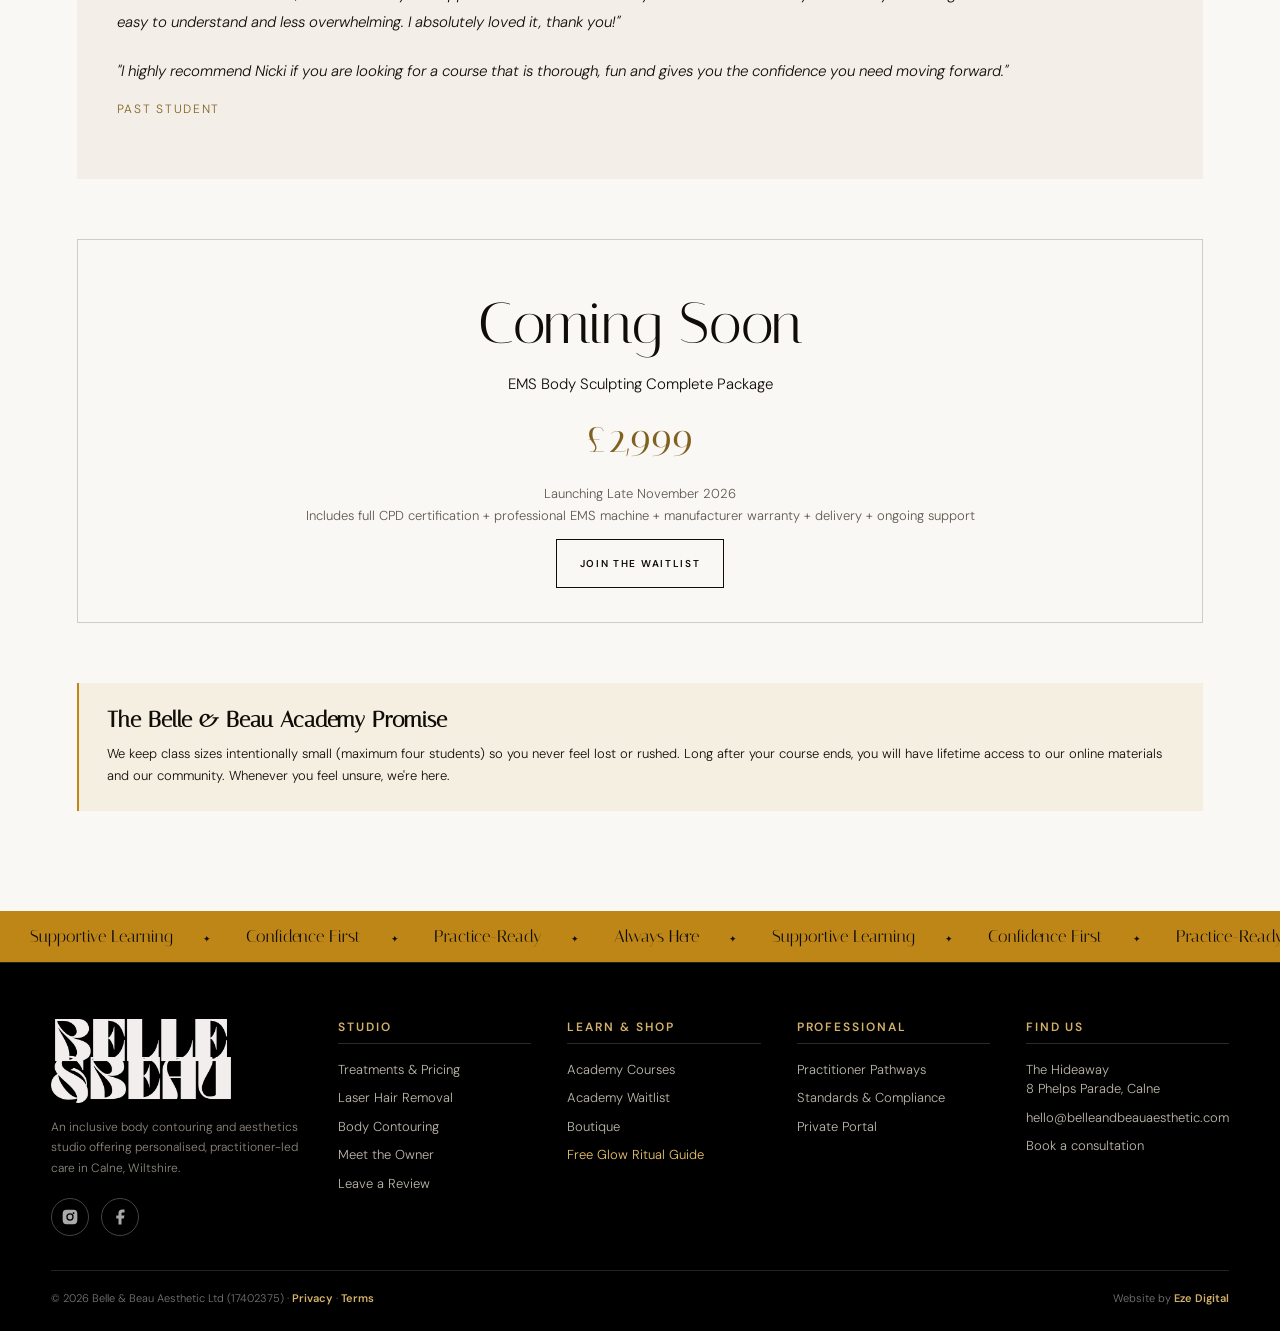
==== commit 58973d03: "Academy ticker: Practice-Ready instead of Ready to Practise Co-Authored-By: Claude Opus 5.5 <noreply" ====
--- a/academy.html
+++ b/academy.html
@@ -282,11 +282,11 @@
       <div class="marquee-track">
         <span>Supportive Learning</span><i></i>
         <span>Confidence First</span><i></i>
-        <span>Ready to Practise</span><i></i>
+        <span>Practice-Ready</span><i></i>
         <span>Always Here</span><i></i>
         <span>Supportive Learning</span><i></i>
         <span>Confidence First</span><i></i>
-        <span>Ready to Practise</span><i></i>
+        <span>Practice-Ready</span><i></i>
         <span>Always Here</span><i></i>
       </div>
     </div>
